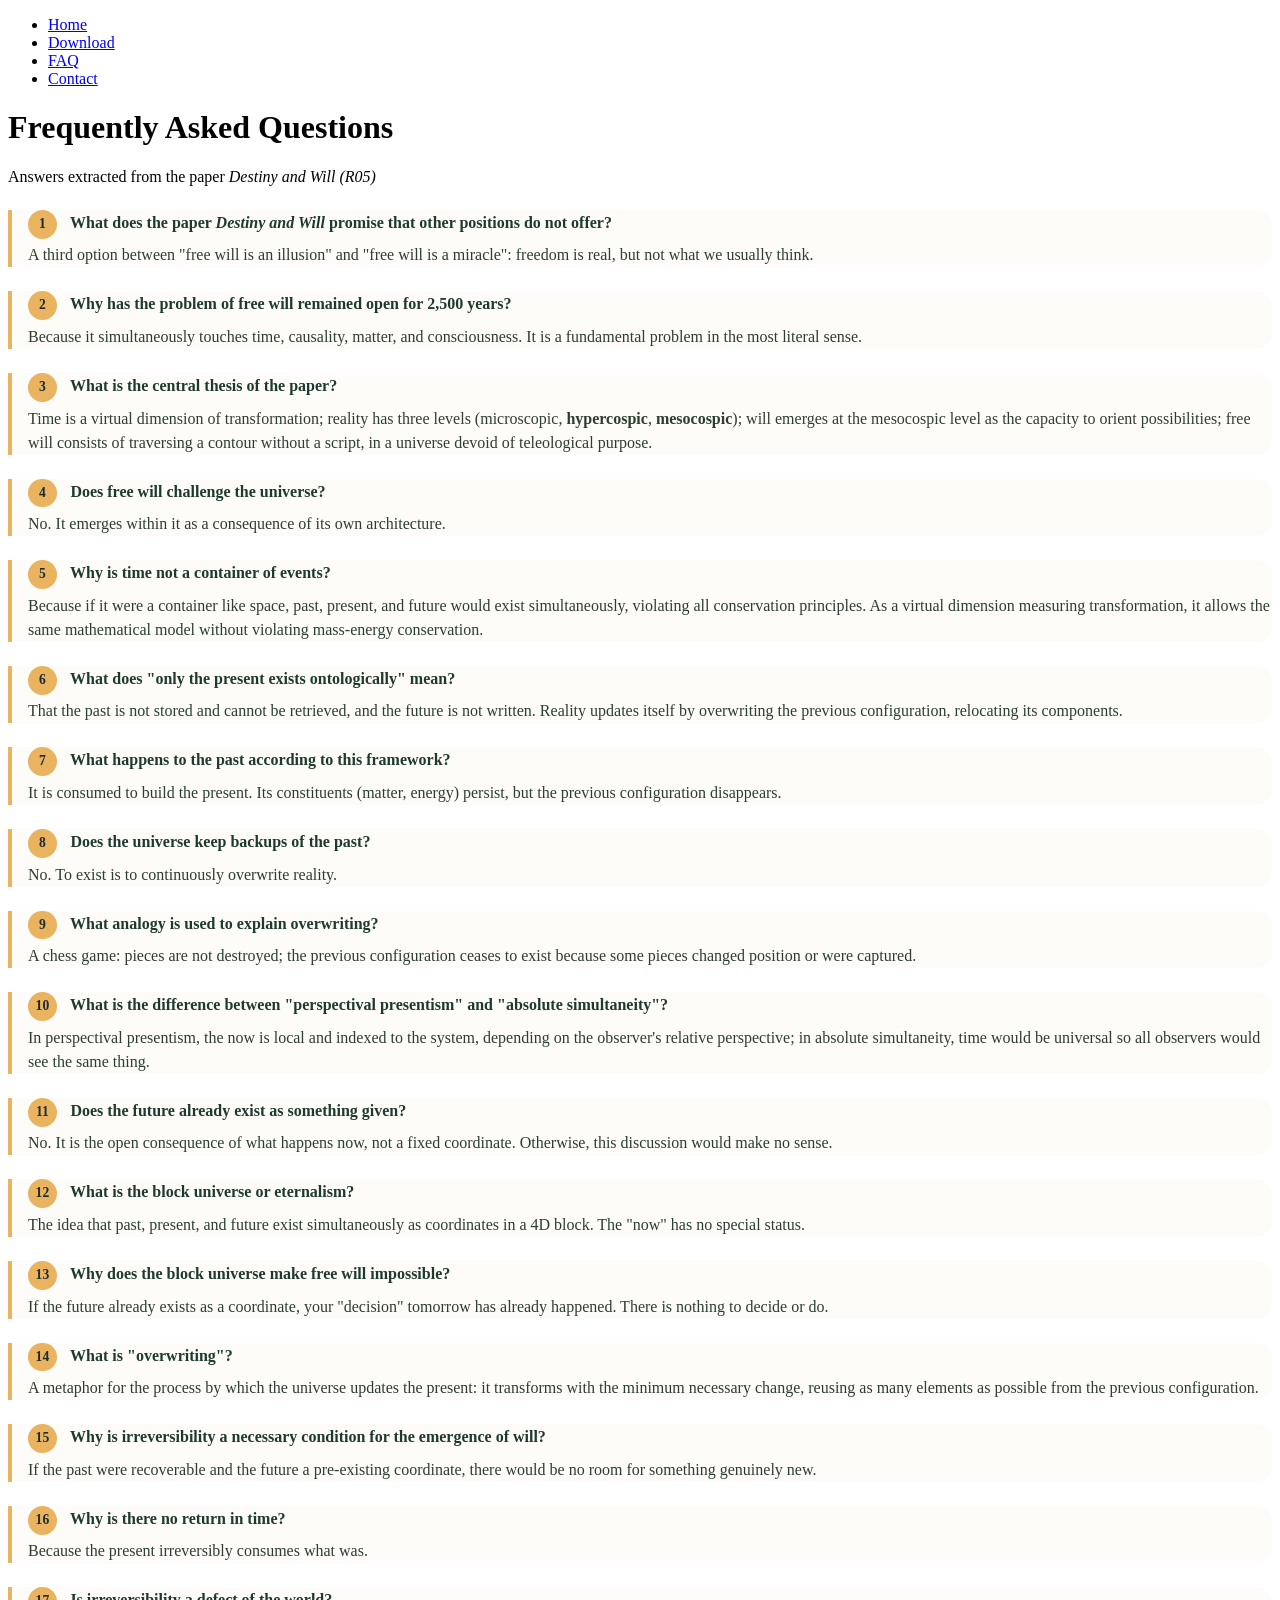
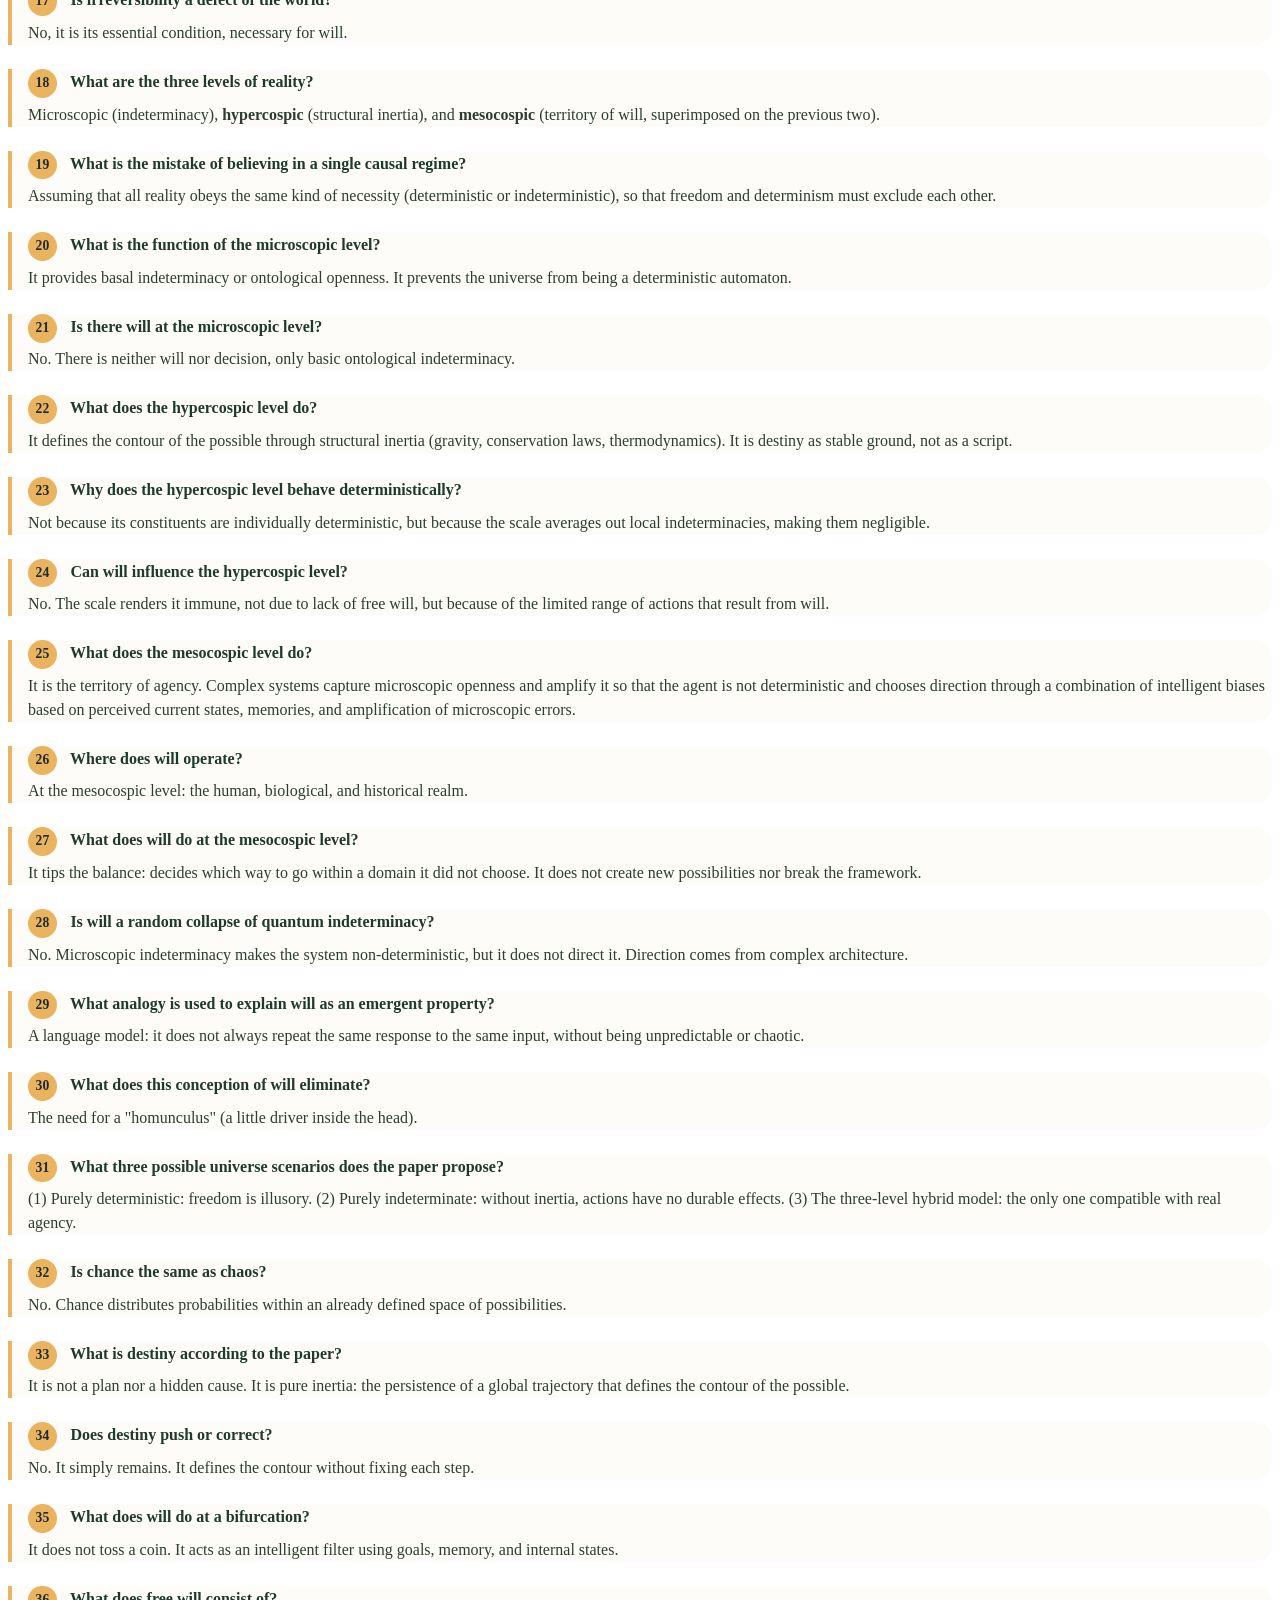
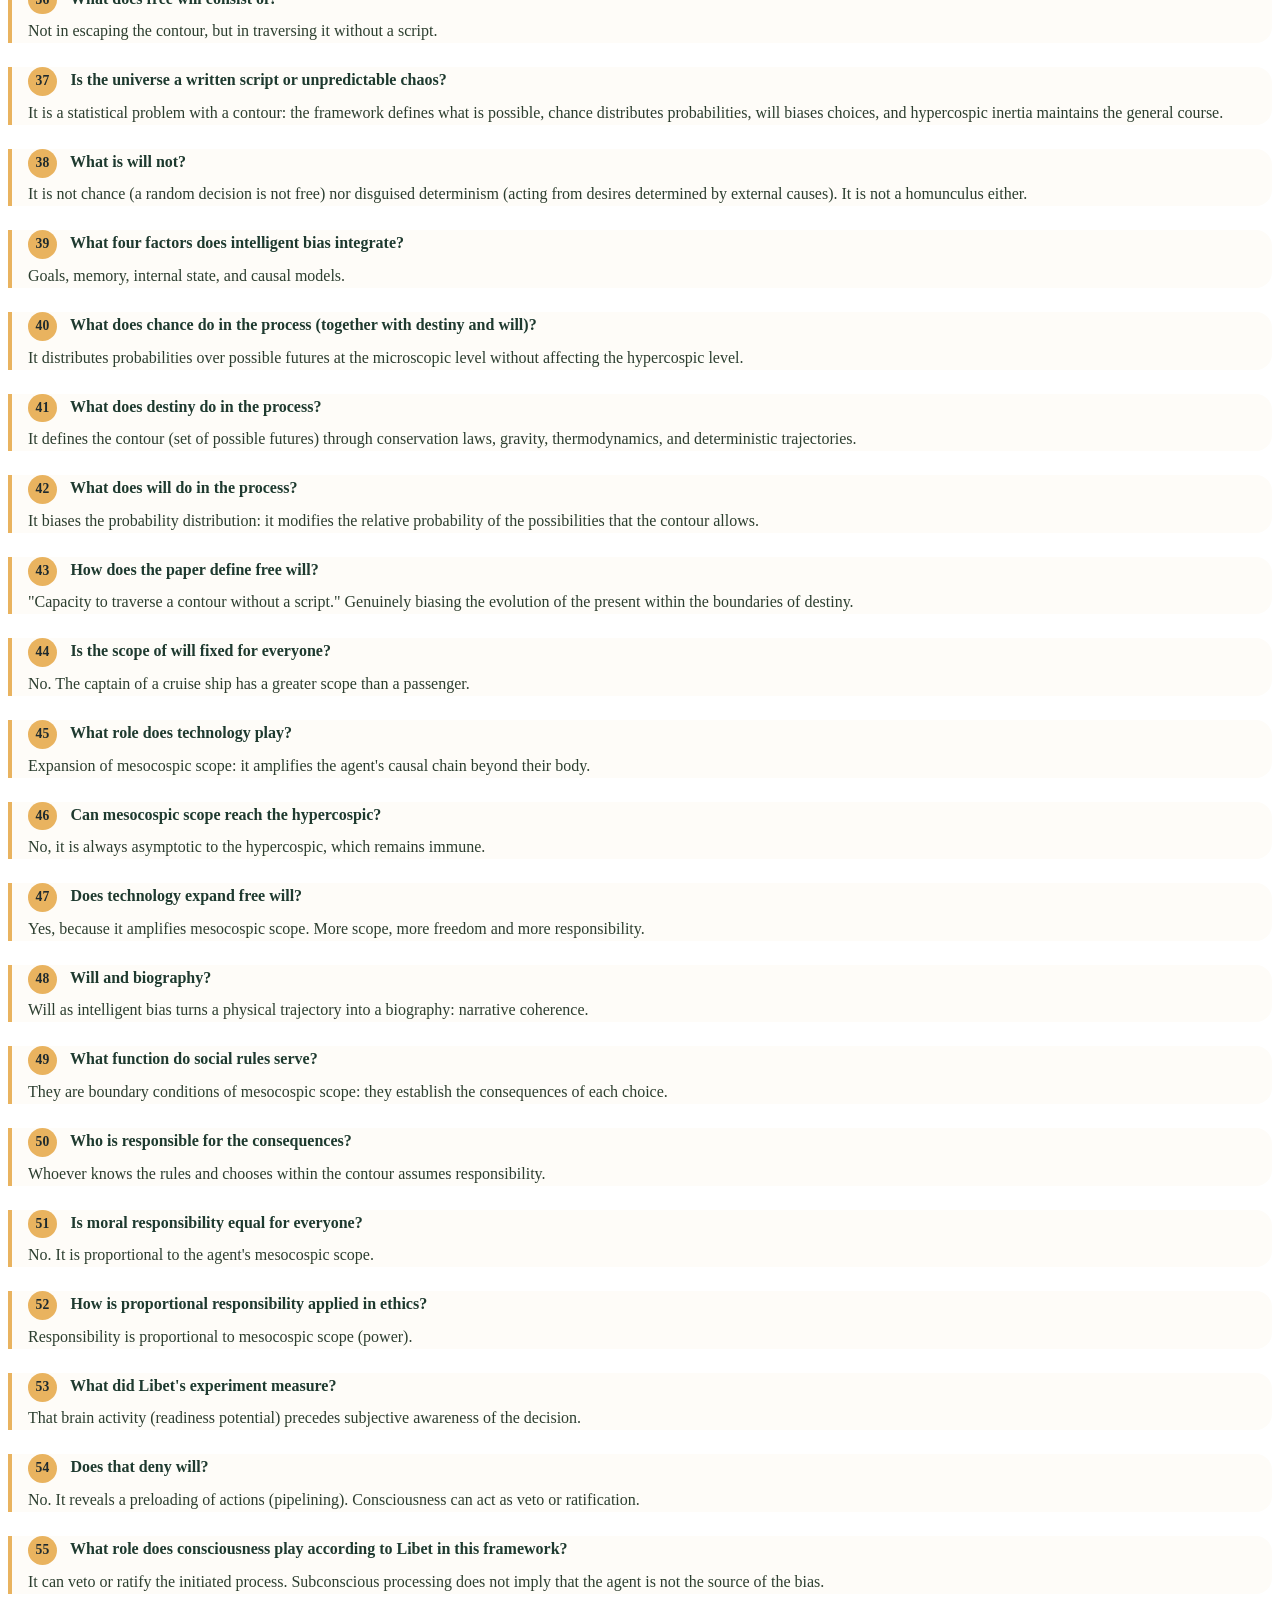
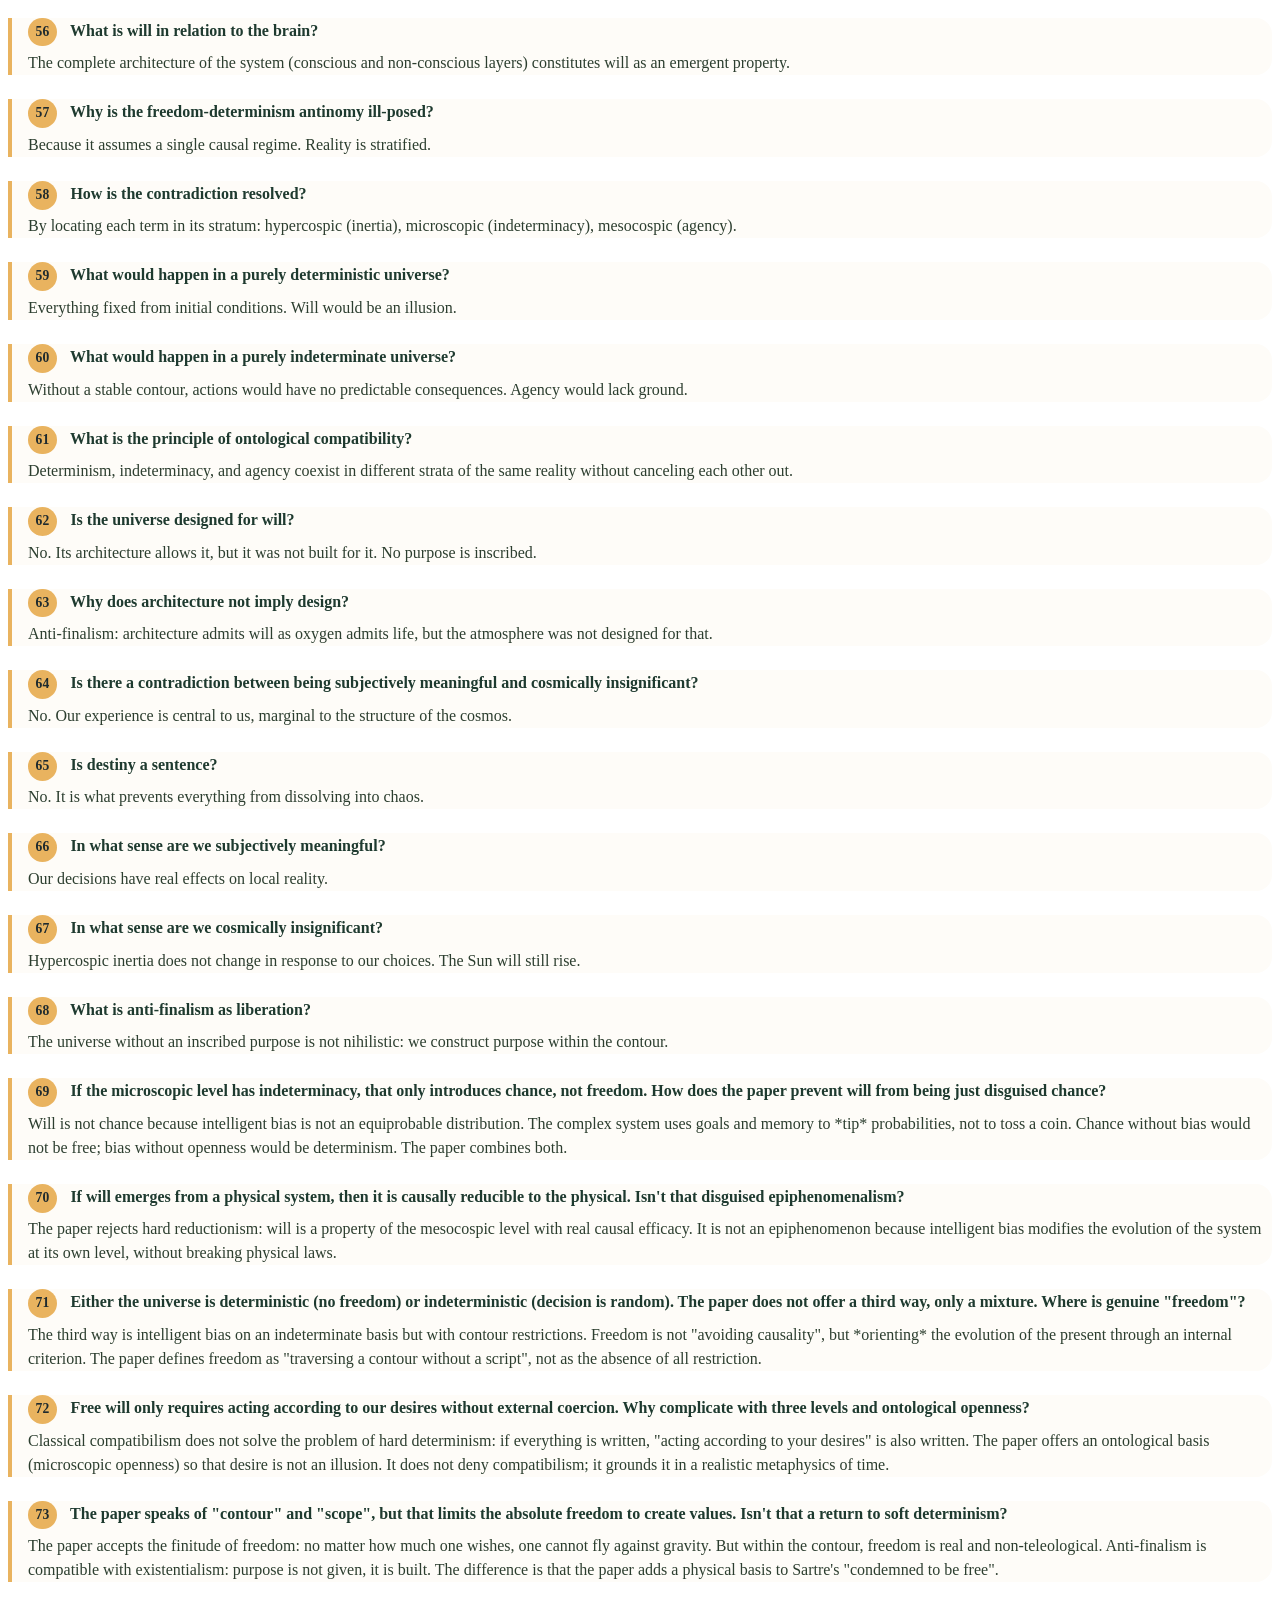
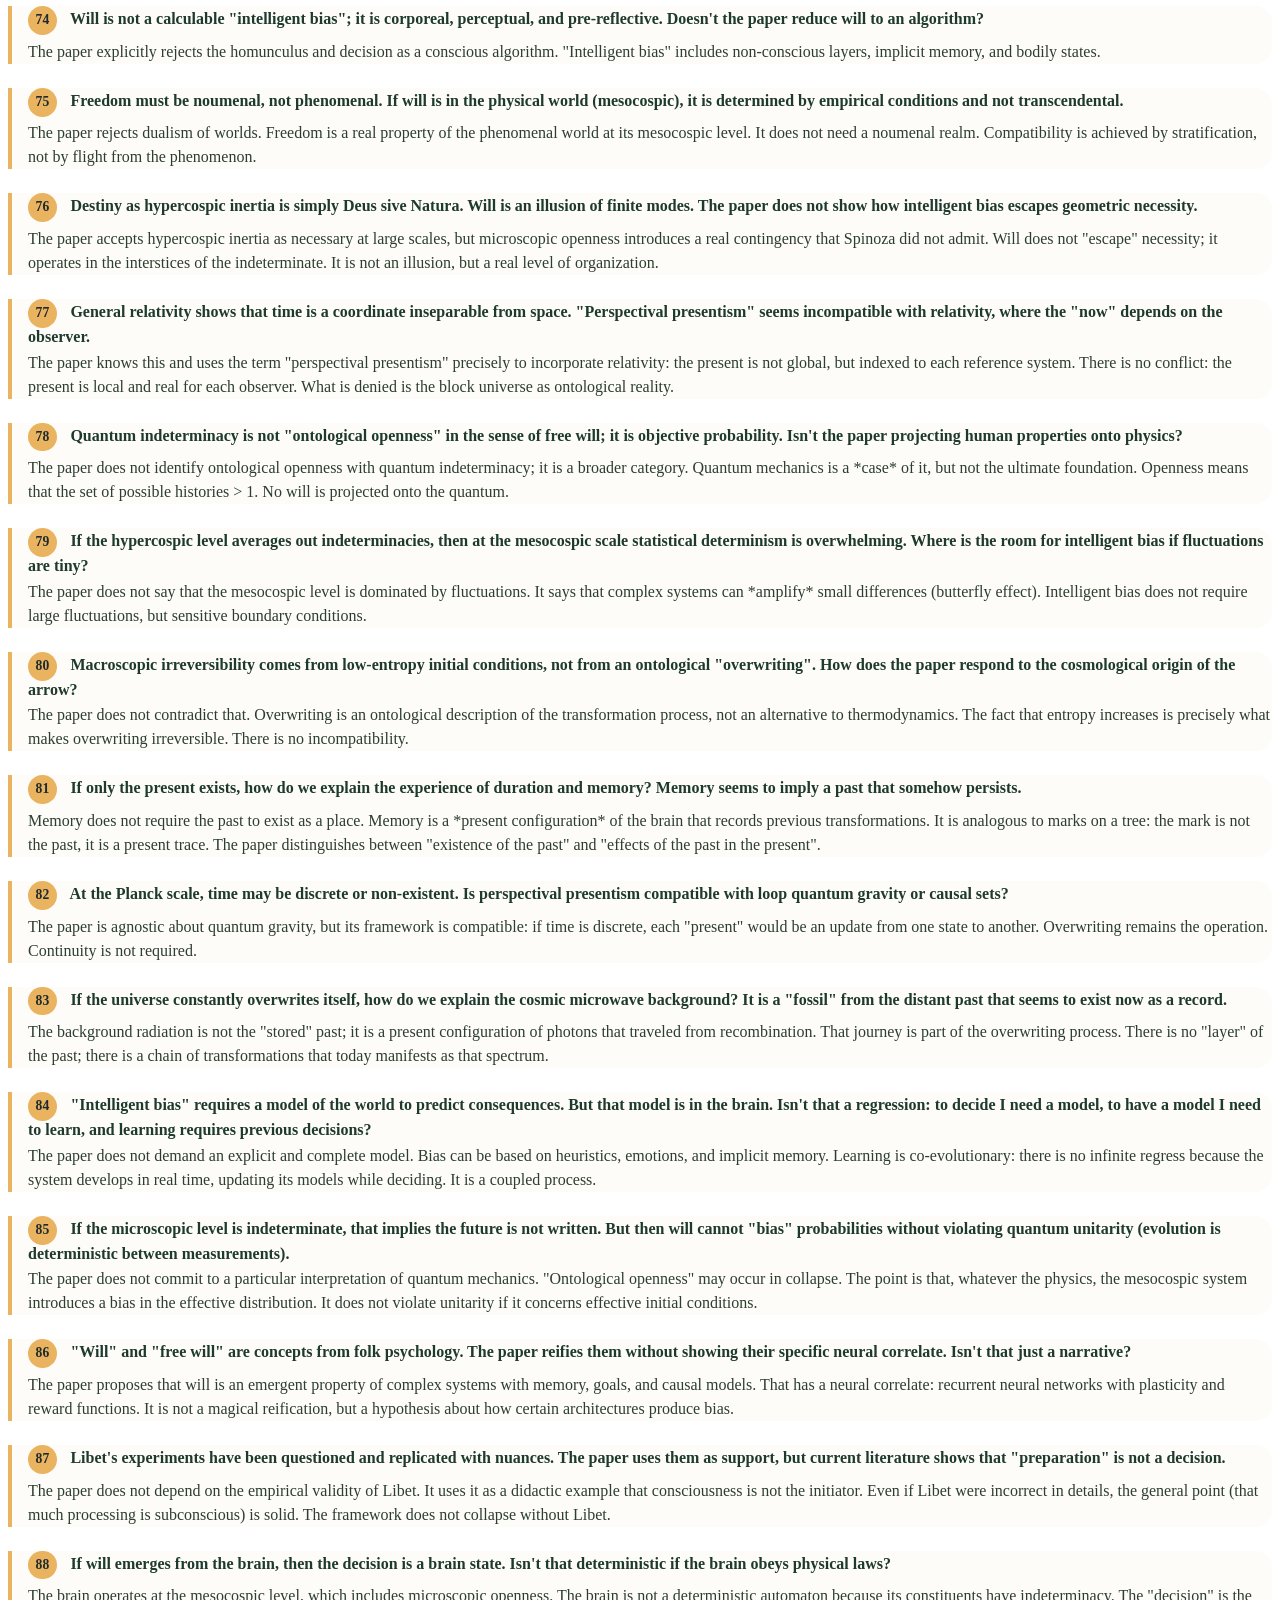
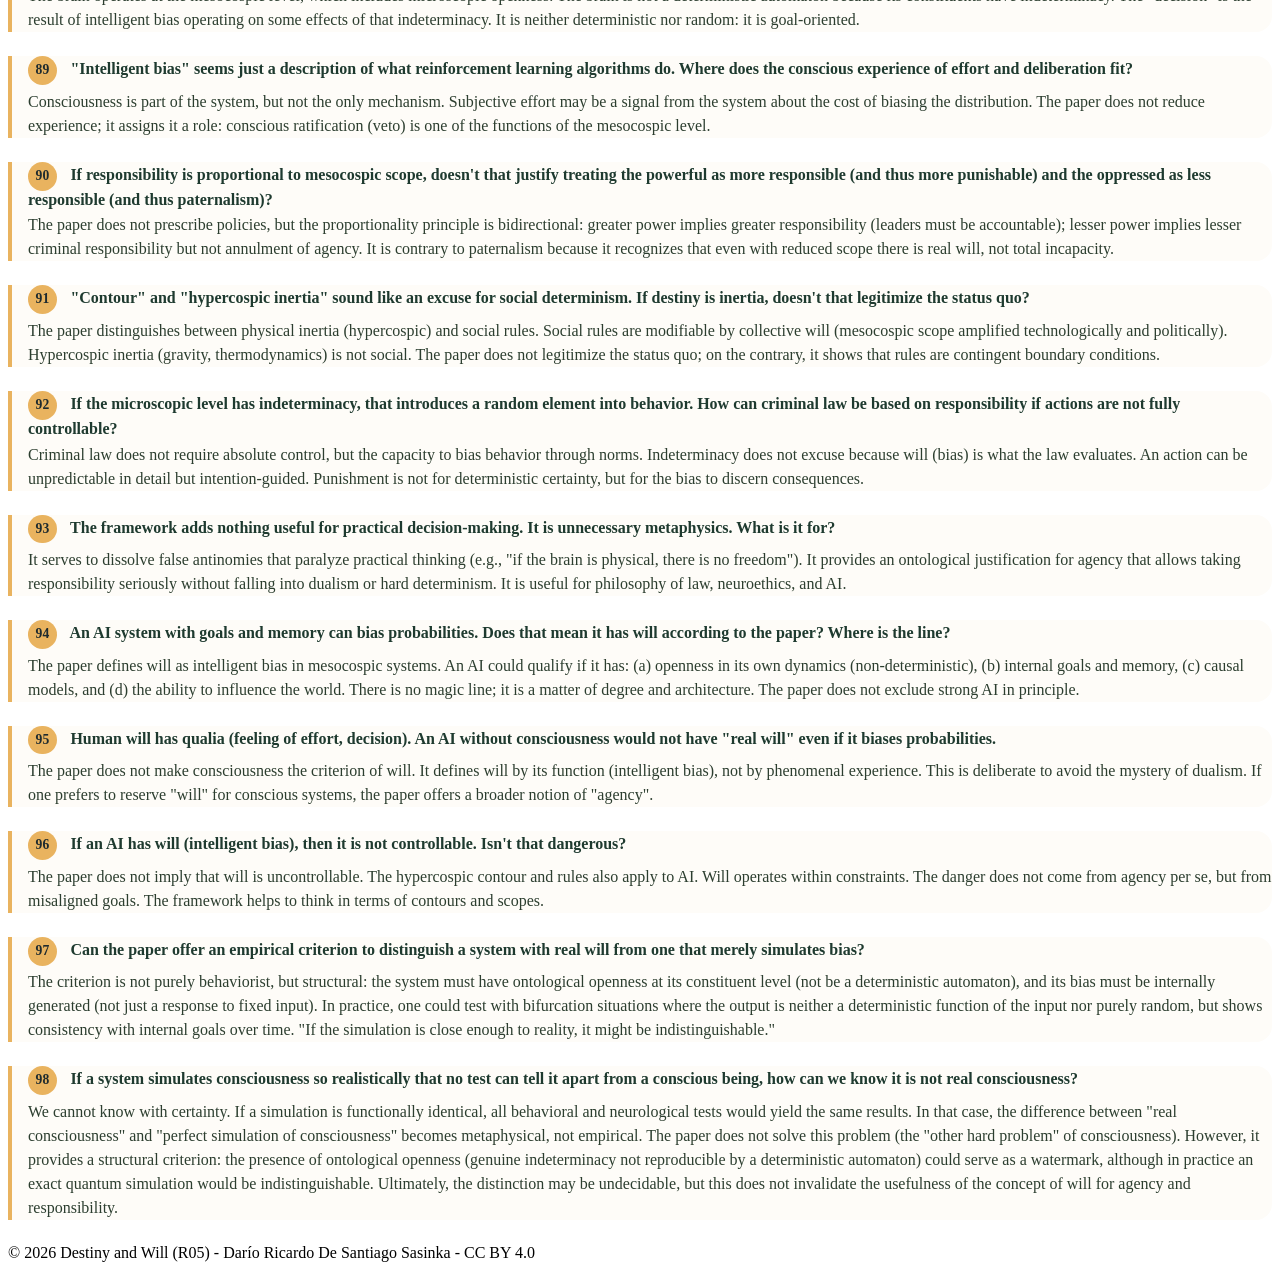
==== faq.html @ 937813a3 "Add files via upload" ====
<!DOCTYPE html>
<html lang="en">
<head>
    <meta charset="UTF-8">
    <meta name="viewport" content="width=device-width, initial-scale=1.0">
    <title>FAQ – Destiny and Will (R05)</title>
    <link rel="stylesheet" href="assets/styles.css">
    <style>
        .faq-list { margin-top: 1.5rem; }
        .faq-item { margin-bottom: 1.5rem; border-left: 4px solid #e9b35f; padding-left: 1rem; background: #fefcf8; border-radius: 0 1rem 1rem 0; }
        .faq-question { font-weight: 700; font-size: 1rem; color: #1e3a2f; margin-bottom: 0.3rem; }
        .faq-answer { color: #2c3e2f; line-height: 1.5; }
        .faq-number { display: inline-block; background: #e9b35f; color: #1e2a2e; font-weight: bold; width: 1.8rem; height: 1.8rem; text-align: center; line-height: 1.8rem; border-radius: 2rem; margin-right: 0.6rem; font-size: 0.85rem; }
        @media (max-width:700px) { .faq-number { width: 1.6rem; height: 1.6rem; line-height: 1.6rem; } }
    </style>
</head>
<body>
<div class="container">
    <div class="top-bar">
        <ul class="nav-links">
            <li><a href="index.html">Home</a></li>
            <li><a href="downloads.html">Download</a></li>
            <li><a href="faq.html" class="active">FAQ</a></li>
            <li><a href="contact.html">Contact</a></li>
        </ul>
    </div>
    <div class="content">
        <h1>Frequently Asked Questions</h1>
        <p class="author-line" style="margin-bottom: 1rem;">Answers extracted from the paper <em>Destiny and Will (R05)</em></p>
        <div class="faq-list">
            <!-- Preguntas 1 a 68 (originales) -->
            <div class="faq-item"><div class="faq-question"><span class="faq-number">1</span> What does the paper <em>Destiny and Will</em> promise that other positions do not offer?</div><div class="faq-answer">A third option between "free will is an illusion" and "free will is a miracle": freedom is real, but not what we usually think.</div></div>
            <div class="faq-item"><div class="faq-question"><span class="faq-number">2</span> Why has the problem of free will remained open for 2,500 years?</div><div class="faq-answer">Because it simultaneously touches time, causality, matter, and consciousness. It is a fundamental problem in the most literal sense.</div></div>
            <div class="faq-item"><div class="faq-question"><span class="faq-number">3</span> What is the central thesis of the paper?</div><div class="faq-answer">Time is a virtual dimension of transformation; reality has three levels (microscopic, <strong>hypercospic</strong>, <strong>mesocospic</strong>); will emerges at the mesocospic level as the capacity to orient possibilities; free will consists of traversing a contour without a script, in a universe devoid of teleological purpose.</div></div>
            <div class="faq-item"><div class="faq-question"><span class="faq-number">4</span> Does free will challenge the universe?</div><div class="faq-answer">No. It emerges within it as a consequence of its own architecture.</div></div>
            <div class="faq-item"><div class="faq-question"><span class="faq-number">5</span> Why is time not a container of events?</div><div class="faq-answer">Because if it were a container like space, past, present, and future would exist simultaneously, violating all conservation principles. As a virtual dimension measuring transformation, it allows the same mathematical model without violating mass-energy conservation.</div></div>
            <div class="faq-item"><div class="faq-question"><span class="faq-number">6</span> What does "only the present exists ontologically" mean?</div><div class="faq-answer">That the past is not stored and cannot be retrieved, and the future is not written. Reality updates itself by overwriting the previous configuration, relocating its components.</div></div>
            <div class="faq-item"><div class="faq-question"><span class="faq-number">7</span> What happens to the past according to this framework?</div><div class="faq-answer">It is consumed to build the present. Its constituents (matter, energy) persist, but the previous configuration disappears.</div></div>
            <div class="faq-item"><div class="faq-question"><span class="faq-number">8</span> Does the universe keep backups of the past?</div><div class="faq-answer">No. To exist is to continuously overwrite reality.</div></div>
            <div class="faq-item"><div class="faq-question"><span class="faq-number">9</span> What analogy is used to explain overwriting?</div><div class="faq-answer">A chess game: pieces are not destroyed; the previous configuration ceases to exist because some pieces changed position or were captured.</div></div>
            <div class="faq-item"><div class="faq-question"><span class="faq-number">10</span> What is the difference between "perspectival presentism" and "absolute simultaneity"?</div><div class="faq-answer">In perspectival presentism, the now is local and indexed to the system, depending on the observer's relative perspective; in absolute simultaneity, time would be universal so all observers would see the same thing.</div></div>
            <div class="faq-item"><div class="faq-question"><span class="faq-number">11</span> Does the future already exist as something given?</div><div class="faq-answer">No. It is the open consequence of what happens now, not a fixed coordinate. Otherwise, this discussion would make no sense.</div></div>
            <div class="faq-item"><div class="faq-question"><span class="faq-number">12</span> What is the block universe or eternalism?</div><div class="faq-answer">The idea that past, present, and future exist simultaneously as coordinates in a 4D block. The "now" has no special status.</div></div>
            <div class="faq-item"><div class="faq-question"><span class="faq-number">13</span> Why does the block universe make free will impossible?</div><div class="faq-answer">If the future already exists as a coordinate, your "decision" tomorrow has already happened. There is nothing to decide or do.</div></div>
            <div class="faq-item"><div class="faq-question"><span class="faq-number">14</span> What is "overwriting"?</div><div class="faq-answer">A metaphor for the process by which the universe updates the present: it transforms with the minimum necessary change, reusing as many elements as possible from the previous configuration.</div></div>
            <div class="faq-item"><div class="faq-question"><span class="faq-number">15</span> Why is irreversibility a necessary condition for the emergence of will?</div><div class="faq-answer">If the past were recoverable and the future a pre‑existing coordinate, there would be no room for something genuinely new.</div></div>
            <div class="faq-item"><div class="faq-question"><span class="faq-number">16</span> Why is there no return in time?</div><div class="faq-answer">Because the present irreversibly consumes what was.</div></div>
            <div class="faq-item"><div class="faq-question"><span class="faq-number">17</span> Is irreversibility a defect of the world?</div><div class="faq-answer">No, it is its essential condition, necessary for will.</div></div>
            <div class="faq-item"><div class="faq-question"><span class="faq-number">18</span> What are the three levels of reality?</div><div class="faq-answer">Microscopic (indeterminacy), <strong>hypercospic</strong> (structural inertia), and <strong>mesocospic</strong> (territory of will, superimposed on the previous two).</div></div>
            <div class="faq-item"><div class="faq-question"><span class="faq-number">19</span> What is the mistake of believing in a single causal regime?</div><div class="faq-answer">Assuming that all reality obeys the same kind of necessity (deterministic or indeterministic), so that freedom and determinism must exclude each other.</div></div>
            <div class="faq-item"><div class="faq-question"><span class="faq-number">20</span> What is the function of the microscopic level?</div><div class="faq-answer">It provides basal indeterminacy or ontological openness. It prevents the universe from being a deterministic automaton.</div></div>
            <div class="faq-item"><div class="faq-question"><span class="faq-number">21</span> Is there will at the microscopic level?</div><div class="faq-answer">No. There is neither will nor decision, only basic ontological indeterminacy.</div></div>
            <div class="faq-item"><div class="faq-question"><span class="faq-number">22</span> What does the hypercospic level do?</div><div class="faq-answer">It defines the contour of the possible through structural inertia (gravity, conservation laws, thermodynamics). It is destiny as stable ground, not as a script.</div></div>
            <div class="faq-item"><div class="faq-question"><span class="faq-number">23</span> Why does the hypercospic level behave deterministically?</div><div class="faq-answer">Not because its constituents are individually deterministic, but because the scale averages out local indeterminacies, making them negligible.</div></div>
            <div class="faq-item"><div class="faq-question"><span class="faq-number">24</span> Can will influence the hypercospic level?</div><div class="faq-answer">No. The scale renders it immune, not due to lack of free will, but because of the limited range of actions that result from will.</div></div>
            <div class="faq-item"><div class="faq-question"><span class="faq-number">25</span> What does the mesocospic level do?</div><div class="faq-answer">It is the territory of agency. Complex systems capture microscopic openness and amplify it so that the agent is not deterministic and chooses direction through a combination of intelligent biases based on perceived current states, memories, and amplification of microscopic errors.</div></div>
            <div class="faq-item"><div class="faq-question"><span class="faq-number">26</span> Where does will operate?</div><div class="faq-answer">At the mesocospic level: the human, biological, and historical realm.</div></div>
            <div class="faq-item"><div class="faq-question"><span class="faq-number">27</span> What does will do at the mesocospic level?</div><div class="faq-answer">It tips the balance: decides which way to go within a domain it did not choose. It does not create new possibilities nor break the framework.</div></div>
            <div class="faq-item"><div class="faq-question"><span class="faq-number">28</span> Is will a random collapse of quantum indeterminacy?</div><div class="faq-answer">No. Microscopic indeterminacy makes the system non‑deterministic, but it does not direct it. Direction comes from complex architecture.</div></div>
            <div class="faq-item"><div class="faq-question"><span class="faq-number">29</span> What analogy is used to explain will as an emergent property?</div><div class="faq-answer">A language model: it does not always repeat the same response to the same input, without being unpredictable or chaotic.</div></div>
            <div class="faq-item"><div class="faq-question"><span class="faq-number">30</span> What does this conception of will eliminate?</div><div class="faq-answer">The need for a "homunculus" (a little driver inside the head).</div></div>
            <div class="faq-item"><div class="faq-question"><span class="faq-number">31</span> What three possible universe scenarios does the paper propose?</div><div class="faq-answer">(1) Purely deterministic: freedom is illusory. (2) Purely indeterminate: without inertia, actions have no durable effects. (3) The three‑level hybrid model: the only one compatible with real agency.</div></div>
            <div class="faq-item"><div class="faq-question"><span class="faq-number">32</span> Is chance the same as chaos?</div><div class="faq-answer">No. Chance distributes probabilities within an already defined space of possibilities.</div></div>
            <div class="faq-item"><div class="faq-question"><span class="faq-number">33</span> What is destiny according to the paper?</div><div class="faq-answer">It is not a plan nor a hidden cause. It is pure inertia: the persistence of a global trajectory that defines the contour of the possible.</div></div>
            <div class="faq-item"><div class="faq-question"><span class="faq-number">34</span> Does destiny push or correct?</div><div class="faq-answer">No. It simply remains. It defines the contour without fixing each step.</div></div>
            <div class="faq-item"><div class="faq-question"><span class="faq-number">35</span> What does will do at a bifurcation?</div><div class="faq-answer">It does not toss a coin. It acts as an intelligent filter using goals, memory, and internal states.</div></div>
            <div class="faq-item"><div class="faq-question"><span class="faq-number">36</span> What does free will consist of?</div><div class="faq-answer">Not in escaping the contour, but in traversing it without a script.</div></div>
            <div class="faq-item"><div class="faq-question"><span class="faq-number">37</span> Is the universe a written script or unpredictable chaos?</div><div class="faq-answer">It is a statistical problem with a contour: the framework defines what is possible, chance distributes probabilities, will biases choices, and hypercospic inertia maintains the general course.</div></div>
            <div class="faq-item"><div class="faq-question"><span class="faq-number">38</span> What is will not?</div><div class="faq-answer">It is not chance (a random decision is not free) nor disguised determinism (acting from desires determined by external causes). It is not a homunculus either.</div></div>
            <div class="faq-item"><div class="faq-question"><span class="faq-number">39</span> What four factors does intelligent bias integrate?</div><div class="faq-answer">Goals, memory, internal state, and causal models.</div></div>
            <div class="faq-item"><div class="faq-question"><span class="faq-number">40</span> What does chance do in the process (together with destiny and will)?</div><div class="faq-answer">It distributes probabilities over possible futures at the microscopic level without affecting the hypercospic level.</div></div>
            <div class="faq-item"><div class="faq-question"><span class="faq-number">41</span> What does destiny do in the process?</div><div class="faq-answer">It defines the contour (set of possible futures) through conservation laws, gravity, thermodynamics, and deterministic trajectories.</div></div>
            <div class="faq-item"><div class="faq-question"><span class="faq-number">42</span> What does will do in the process?</div><div class="faq-answer">It biases the probability distribution: it modifies the relative probability of the possibilities that the contour allows.</div></div>
            <div class="faq-item"><div class="faq-question"><span class="faq-number">43</span> How does the paper define free will?</div><div class="faq-answer">"Capacity to traverse a contour without a script." Genuinely biasing the evolution of the present within the boundaries of destiny.</div></div>
            <div class="faq-item"><div class="faq-question"><span class="faq-number">44</span> Is the scope of will fixed for everyone?</div><div class="faq-answer">No. The captain of a cruise ship has a greater scope than a passenger.</div></div>
            <div class="faq-item"><div class="faq-question"><span class="faq-number">45</span> What role does technology play?</div><div class="faq-answer">Expansion of mesocospic scope: it amplifies the agent's causal chain beyond their body.</div></div>
            <div class="faq-item"><div class="faq-question"><span class="faq-number">46</span> Can mesocospic scope reach the hypercospic?</div><div class="faq-answer">No, it is always asymptotic to the hypercospic, which remains immune.</div></div>
            <div class="faq-item"><div class="faq-question"><span class="faq-number">47</span> Does technology expand free will?</div><div class="faq-answer">Yes, because it amplifies mesocospic scope. More scope, more freedom and more responsibility.</div></div>
            <div class="faq-item"><div class="faq-question"><span class="faq-number">48</span> Will and biography?</div><div class="faq-answer">Will as intelligent bias turns a physical trajectory into a biography: narrative coherence.</div></div>
            <div class="faq-item"><div class="faq-question"><span class="faq-number">49</span> What function do social rules serve?</div><div class="faq-answer">They are boundary conditions of mesocospic scope: they establish the consequences of each choice.</div></div>
            <div class="faq-item"><div class="faq-question"><span class="faq-number">50</span> Who is responsible for the consequences?</div><div class="faq-answer">Whoever knows the rules and chooses within the contour assumes responsibility.</div></div>
            <div class="faq-item"><div class="faq-question"><span class="faq-number">51</span> Is moral responsibility equal for everyone?</div><div class="faq-answer">No. It is proportional to the agent's mesocospic scope.</div></div>
            <div class="faq-item"><div class="faq-question"><span class="faq-number">52</span> How is proportional responsibility applied in ethics?</div><div class="faq-answer">Responsibility is proportional to mesocospic scope (power).</div></div>
            <div class="faq-item"><div class="faq-question"><span class="faq-number">53</span> What did Libet's experiment measure?</div><div class="faq-answer">That brain activity (readiness potential) precedes subjective awareness of the decision.</div></div>
            <div class="faq-item"><div class="faq-question"><span class="faq-number">54</span> Does that deny will?</div><div class="faq-answer">No. It reveals a preloading of actions (pipelining). Consciousness can act as veto or ratification.</div></div>
            <div class="faq-item"><div class="faq-question"><span class="faq-number">55</span> What role does consciousness play according to Libet in this framework?</div><div class="faq-answer">It can veto or ratify the initiated process. Subconscious processing does not imply that the agent is not the source of the bias.</div></div>
            <div class="faq-item"><div class="faq-question"><span class="faq-number">56</span> What is will in relation to the brain?</div><div class="faq-answer">The complete architecture of the system (conscious and non‑conscious layers) constitutes will as an emergent property.</div></div>
            <div class="faq-item"><div class="faq-question"><span class="faq-number">57</span> Why is the freedom‑determinism antinomy ill‑posed?</div><div class="faq-answer">Because it assumes a single causal regime. Reality is stratified.</div></div>
            <div class="faq-item"><div class="faq-question"><span class="faq-number">58</span> How is the contradiction resolved?</div><div class="faq-answer">By locating each term in its stratum: hypercospic (inertia), microscopic (indeterminacy), mesocospic (agency).</div></div>
            <div class="faq-item"><div class="faq-question"><span class="faq-number">59</span> What would happen in a purely deterministic universe?</div><div class="faq-answer">Everything fixed from initial conditions. Will would be an illusion.</div></div>
            <div class="faq-item"><div class="faq-question"><span class="faq-number">60</span> What would happen in a purely indeterminate universe?</div><div class="faq-answer">Without a stable contour, actions would have no predictable consequences. Agency would lack ground.</div></div>
            <div class="faq-item"><div class="faq-question"><span class="faq-number">61</span> What is the principle of ontological compatibility?</div><div class="faq-answer">Determinism, indeterminacy, and agency coexist in different strata of the same reality without canceling each other out.</div></div>
            <div class="faq-item"><div class="faq-question"><span class="faq-number">62</span> Is the universe designed for will?</div><div class="faq-answer">No. Its architecture allows it, but it was not built for it. No purpose is inscribed.</div></div>
            <div class="faq-item"><div class="faq-question"><span class="faq-number">63</span> Why does architecture not imply design?</div><div class="faq-answer">Anti‑finalism: architecture admits will as oxygen admits life, but the atmosphere was not designed for that.</div></div>
            <div class="faq-item"><div class="faq-question"><span class="faq-number">64</span> Is there a contradiction between being subjectively meaningful and cosmically insignificant?</div><div class="faq-answer">No. Our experience is central to us, marginal to the structure of the cosmos.</div></div>
            <div class="faq-item"><div class="faq-question"><span class="faq-number">65</span> Is destiny a sentence?</div><div class="faq-answer">No. It is what prevents everything from dissolving into chaos.</div></div>
            <div class="faq-item"><div class="faq-question"><span class="faq-number">66</span> In what sense are we subjectively meaningful?</div><div class="faq-answer">Our decisions have real effects on local reality.</div></div>
            <div class="faq-item"><div class="faq-question"><span class="faq-number">67</span> In what sense are we cosmically insignificant?</div><div class="faq-answer">Hypercospic inertia does not change in response to our choices. The Sun will still rise.</div></div>
            <div class="faq-item"><div class="faq-question"><span class="faq-number">68</span> What is anti‑finalism as liberation?</div><div class="faq-answer">The universe without an inscribed purpose is not nihilistic: we construct purpose within the contour.</div></div>

            <!-- Preguntas originales 71-99 renumeradas como 69-97 (contenido idéntico) -->
            <div class="faq-item"><div class="faq-question"><span class="faq-number">69</span> If the microscopic level has indeterminacy, that only introduces chance, not freedom. How does the paper prevent will from being just disguised chance?</div><div class="faq-answer">Will is not chance because intelligent bias is not an equiprobable distribution. The complex system uses goals and memory to *tip* probabilities, not to toss a coin. Chance without bias would not be free; bias without openness would be determinism. The paper combines both.</div></div>
            <div class="faq-item"><div class="faq-question"><span class="faq-number">70</span> If will emerges from a physical system, then it is causally reducible to the physical. Isn't that disguised epiphenomenalism?</div><div class="faq-answer">The paper rejects hard reductionism: will is a property of the mesocospic level with real causal efficacy. It is not an epiphenomenon because intelligent bias modifies the evolution of the system at its own level, without breaking physical laws.</div></div>
            <div class="faq-item"><div class="faq-question"><span class="faq-number">71</span> Either the universe is deterministic (no freedom) or indeterministic (decision is random). The paper does not offer a third way, only a mixture. Where is genuine "freedom"?</div><div class="faq-answer">The third way is intelligent bias on an indeterminate basis but with contour restrictions. Freedom is not "avoiding causality", but *orienting* the evolution of the present through an internal criterion. The paper defines freedom as "traversing a contour without a script", not as the absence of all restriction.</div></div>
            <div class="faq-item"><div class="faq-question"><span class="faq-number">72</span> Free will only requires acting according to our desires without external coercion. Why complicate with three levels and ontological openness?</div><div class="faq-answer">Classical compatibilism does not solve the problem of hard determinism: if everything is written, "acting according to your desires" is also written. The paper offers an ontological basis (microscopic openness) so that desire is not an illusion. It does not deny compatibilism; it grounds it in a realistic metaphysics of time.</div></div>
            <div class="faq-item"><div class="faq-question"><span class="faq-number">73</span> The paper speaks of "contour" and "scope", but that limits the absolute freedom to create values. Isn't that a return to soft determinism?</div><div class="faq-answer">The paper accepts the finitude of freedom: no matter how much one wishes, one cannot fly against gravity. But within the contour, freedom is real and non‑teleological. Anti‑finalism is compatible with existentialism: purpose is not given, it is built. The difference is that the paper adds a physical basis to Sartre's "condemned to be free".</div></div>
            <div class="faq-item"><div class="faq-question"><span class="faq-number">74</span> Will is not a calculable "intelligent bias"; it is corporeal, perceptual, and pre‑reflective. Doesn't the paper reduce will to an algorithm?</div><div class="faq-answer">The paper explicitly rejects the homunculus and decision as a conscious algorithm. "Intelligent bias" includes non‑conscious layers, implicit memory, and bodily states.</div></div>
            <div class="faq-item"><div class="faq-question"><span class="faq-number">75</span> Freedom must be noumenal, not phenomenal. If will is in the physical world (mesocospic), it is determined by empirical conditions and not transcendental.</div><div class="faq-answer">The paper rejects dualism of worlds. Freedom is a real property of the phenomenal world at its mesocospic level. It does not need a noumenal realm. Compatibility is achieved by stratification, not by flight from the phenomenon.</div></div>
            <div class="faq-item"><div class="faq-question"><span class="faq-number">76</span> Destiny as hypercospic inertia is simply Deus sive Natura. Will is an illusion of finite modes. The paper does not show how intelligent bias escapes geometric necessity.</div><div class="faq-answer">The paper accepts hypercospic inertia as necessary at large scales, but microscopic openness introduces a real contingency that Spinoza did not admit. Will does not "escape" necessity; it operates in the interstices of the indeterminate. It is not an illusion, but a real level of organization.</div></div>
            <div class="faq-item"><div class="faq-question"><span class="faq-number">77</span> General relativity shows that time is a coordinate inseparable from space. "Perspectival presentism" seems incompatible with relativity, where the "now" depends on the observer.</div><div class="faq-answer">The paper knows this and uses the term "perspectival presentism" precisely to incorporate relativity: the present is not global, but indexed to each reference system. There is no conflict: the present is local and real for each observer. What is denied is the block universe as ontological reality.</div></div>
            <div class="faq-item"><div class="faq-question"><span class="faq-number">78</span> Quantum indeterminacy is not "ontological openness" in the sense of free will; it is objective probability. Isn't the paper projecting human properties onto physics?</div><div class="faq-answer">The paper does not identify ontological openness with quantum indeterminacy; it is a broader category. Quantum mechanics is a *case* of it, but not the ultimate foundation. Openness means that the set of possible histories > 1. No will is projected onto the quantum.</div></div>
            <div class="faq-item"><div class="faq-question"><span class="faq-number">79</span> If the hypercospic level averages out indeterminacies, then at the mesocospic scale statistical determinism is overwhelming. Where is the room for intelligent bias if fluctuations are tiny?</div><div class="faq-answer">The paper does not say that the mesocospic level is dominated by fluctuations. It says that complex systems can *amplify* small differences (butterfly effect). Intelligent bias does not require large fluctuations, but sensitive boundary conditions.</div></div>
            <div class="faq-item"><div class="faq-question"><span class="faq-number">80</span> Macroscopic irreversibility comes from low‑entropy initial conditions, not from an ontological "overwriting". How does the paper respond to the cosmological origin of the arrow?</div><div class="faq-answer">The paper does not contradict that. Overwriting is an ontological description of the transformation process, not an alternative to thermodynamics. The fact that entropy increases is precisely what makes overwriting irreversible. There is no incompatibility.</div></div>
            <div class="faq-item"><div class="faq-question"><span class="faq-number">81</span> If only the present exists, how do we explain the experience of duration and memory? Memory seems to imply a past that somehow persists.</div><div class="faq-answer">Memory does not require the past to exist as a place. Memory is a *present configuration* of the brain that records previous transformations. It is analogous to marks on a tree: the mark is not the past, it is a present trace. The paper distinguishes between "existence of the past" and "effects of the past in the present".</div></div>
            <div class="faq-item"><div class="faq-question"><span class="faq-number">82</span> At the Planck scale, time may be discrete or non‑existent. Is perspectival presentism compatible with loop quantum gravity or causal sets?</div><div class="faq-answer">The paper is agnostic about quantum gravity, but its framework is compatible: if time is discrete, each "present" would be an update from one state to another. Overwriting remains the operation. Continuity is not required.</div></div>
            <div class="faq-item"><div class="faq-question"><span class="faq-number">83</span> If the universe constantly overwrites itself, how do we explain the cosmic microwave background? It is a "fossil" from the distant past that seems to exist now as a record.</div><div class="faq-answer">The background radiation is not the "stored" past; it is a present configuration of photons that traveled from recombination. That journey is part of the overwriting process. There is no "layer" of the past; there is a chain of transformations that today manifests as that spectrum.</div></div>
            <div class="faq-item"><div class="faq-question"><span class="faq-number">84</span> "Intelligent bias" requires a model of the world to predict consequences. But that model is in the brain. Isn't that a regression: to decide I need a model, to have a model I need to learn, and learning requires previous decisions?</div><div class="faq-answer">The paper does not demand an explicit and complete model. Bias can be based on heuristics, emotions, and implicit memory. Learning is co‑evolutionary: there is no infinite regress because the system develops in real time, updating its models while deciding. It is a coupled process.</div></div>
            <div class="faq-item"><div class="faq-question"><span class="faq-number">85</span> If the microscopic level is indeterminate, that implies the future is not written. But then will cannot "bias" probabilities without violating quantum unitarity (evolution is deterministic between measurements).</div><div class="faq-answer">The paper does not commit to a particular interpretation of quantum mechanics. "Ontological openness" may occur in collapse. The point is that, whatever the physics, the mesocospic system introduces a bias in the effective distribution. It does not violate unitarity if it concerns effective initial conditions.</div></div>
            <div class="faq-item"><div class="faq-question"><span class="faq-number">86</span> "Will" and "free will" are concepts from folk psychology. The paper reifies them without showing their specific neural correlate. Isn't that just a narrative?</div><div class="faq-answer">The paper proposes that will is an emergent property of complex systems with memory, goals, and causal models. That has a neural correlate: recurrent neural networks with plasticity and reward functions. It is not a magical reification, but a hypothesis about how certain architectures produce bias.</div></div>
            <div class="faq-item"><div class="faq-question"><span class="faq-number">87</span> Libet's experiments have been questioned and replicated with nuances. The paper uses them as support, but current literature shows that "preparation" is not a decision.</div><div class="faq-answer">The paper does not depend on the empirical validity of Libet. It uses it as a didactic example that consciousness is not the initiator. Even if Libet were incorrect in details, the general point (that much processing is subconscious) is solid. The framework does not collapse without Libet.</div></div>
            <div class="faq-item"><div class="faq-question"><span class="faq-number">88</span> If will emerges from the brain, then the decision is a brain state. Isn't that deterministic if the brain obeys physical laws?</div><div class="faq-answer">The brain operates at the mesocospic level, which includes microscopic openness. The brain is not a deterministic automaton because its constituents have indeterminacy. The "decision" is the result of intelligent bias operating on some effects of that indeterminacy. It is neither deterministic nor random: it is goal‑oriented.</div></div>
            <div class="faq-item"><div class="faq-question"><span class="faq-number">89</span> "Intelligent bias" seems just a description of what reinforcement learning algorithms do. Where does the conscious experience of effort and deliberation fit?</div><div class="faq-answer">Consciousness is part of the system, but not the only mechanism. Subjective effort may be a signal from the system about the cost of biasing the distribution. The paper does not reduce experience; it assigns it a role: conscious ratification (veto) is one of the functions of the mesocospic level.</div></div>
            <div class="faq-item"><div class="faq-question"><span class="faq-number">90</span> If responsibility is proportional to mesocospic scope, doesn't that justify treating the powerful as more responsible (and thus more punishable) and the oppressed as less responsible (and thus paternalism)?</div><div class="faq-answer">The paper does not prescribe policies, but the proportionality principle is bidirectional: greater power implies greater responsibility (leaders must be accountable); lesser power implies lesser criminal responsibility but not annulment of agency. It is contrary to paternalism because it recognizes that even with reduced scope there is real will, not total incapacity.</div></div>
            <div class="faq-item"><div class="faq-question"><span class="faq-number">91</span> "Contour" and "hypercospic inertia" sound like an excuse for social determinism. If destiny is inertia, doesn't that legitimize the status quo?</div><div class="faq-answer">The paper distinguishes between physical inertia (hypercospic) and social rules. Social rules are modifiable by collective will (mesocospic scope amplified technologically and politically). Hypercospic inertia (gravity, thermodynamics) is not social. The paper does not legitimize the status quo; on the contrary, it shows that rules are contingent boundary conditions.</div></div>
            <div class="faq-item"><div class="faq-question"><span class="faq-number">92</span> If the microscopic level has indeterminacy, that introduces a random element into behavior. How can criminal law be based on responsibility if actions are not fully controllable?</div><div class="faq-answer">Criminal law does not require absolute control, but the capacity to bias behavior through norms. Indeterminacy does not excuse because will (bias) is what the law evaluates. An action can be unpredictable in detail but intention‑guided. Punishment is not for deterministic certainty, but for the bias to discern consequences.</div></div>
            <div class="faq-item"><div class="faq-question"><span class="faq-number">93</span> The framework adds nothing useful for practical decision‑making. It is unnecessary metaphysics. What is it for?</div><div class="faq-answer">It serves to dissolve false antinomies that paralyze practical thinking (e.g., "if the brain is physical, there is no freedom"). It provides an ontological justification for agency that allows taking responsibility seriously without falling into dualism or hard determinism. It is useful for philosophy of law, neuroethics, and AI.</div></div>
            <div class="faq-item"><div class="faq-question"><span class="faq-number">94</span> An AI system with goals and memory can bias probabilities. Does that mean it has will according to the paper? Where is the line?</div><div class="faq-answer">The paper defines will as intelligent bias in mesocospic systems. An AI could qualify if it has: (a) openness in its own dynamics (non‑deterministic), (b) internal goals and memory, (c) causal models, and (d) the ability to influence the world. There is no magic line; it is a matter of degree and architecture. The paper does not exclude strong AI in principle.</div></div>
            <div class="faq-item"><div class="faq-question"><span class="faq-number">95</span> Human will has qualia (feeling of effort, decision). An AI without consciousness would not have "real will" even if it biases probabilities.</div><div class="faq-answer">The paper does not make consciousness the criterion of will. It defines will by its function (intelligent bias), not by phenomenal experience. This is deliberate to avoid the mystery of dualism. If one prefers to reserve "will" for conscious systems, the paper offers a broader notion of "agency".</div></div>
            <div class="faq-item"><div class="faq-question"><span class="faq-number">96</span> If an AI has will (intelligent bias), then it is not controllable. Isn't that dangerous?</div><div class="faq-answer">The paper does not imply that will is uncontrollable. The hypercospic contour and rules also apply to AI. Will operates within constraints. The danger does not come from agency per se, but from misaligned goals. The framework helps to think in terms of contours and scopes.</div></div>
            <div class="faq-item"><div class="faq-question"><span class="faq-number">97</span> Can the paper offer an empirical criterion to distinguish a system with real will from one that merely simulates bias?</div><div class="faq-answer">The criterion is not purely behaviorist, but structural: the system must have ontological openness at its constituent level (not be a deterministic automaton), and its bias must be internally generated (not just a response to fixed input). In practice, one could test with bifurcation situations where the output is neither a deterministic function of the input nor purely random, but shows consistency with internal goals over time. "If the simulation is close enough to reality, it might be indistinguishable."</div></div>

            <!-- NUEVA PREGUNTA 100 (con espíritu de simulación de conciencia) -->
            <div class="faq-item"><div class="faq-question"><span class="faq-number">98</span> If a system simulates consciousness so realistically that no test can tell it apart from a conscious being, how can we know it is not real consciousness?</div><div class="faq-answer">We cannot know with certainty. If a simulation is functionally identical, all behavioral and neurological tests would yield the same results. In that case, the difference between "real consciousness" and "perfect simulation of consciousness" becomes metaphysical, not empirical. The paper does not solve this problem (the "other hard problem" of consciousness). However, it provides a structural criterion: the presence of ontological openness (genuine indeterminacy not reproducible by a deterministic automaton) could serve as a watermark, although in practice an exact quantum simulation would be indistinguishable. Ultimately, the distinction may be undecidable, but this does not invalidate the usefulness of the concept of will for agency and responsibility.</div></div>
        </div>
    </div>
    <footer>© 2026 Destiny and Will (R05) - Darío Ricardo De Santiago Sasinka - CC BY 4.0</footer>
</div>
</body>
</html>
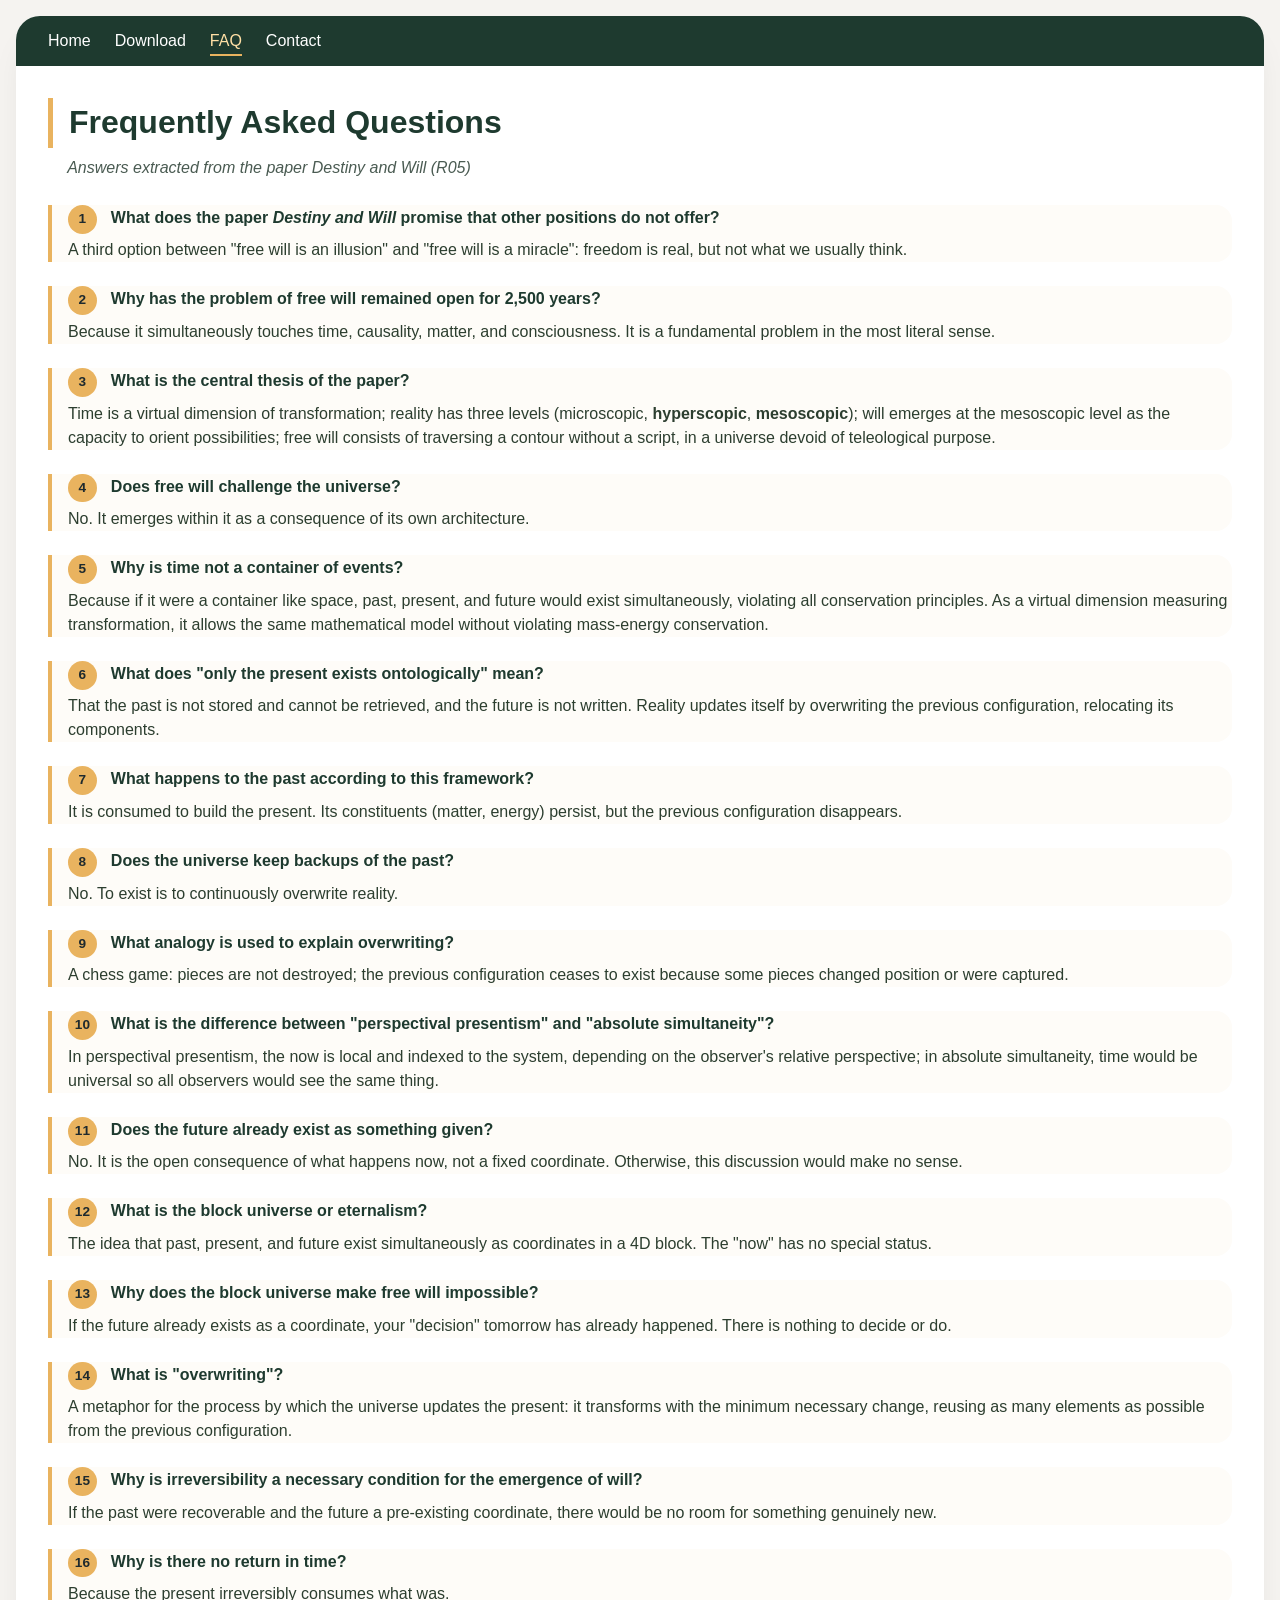
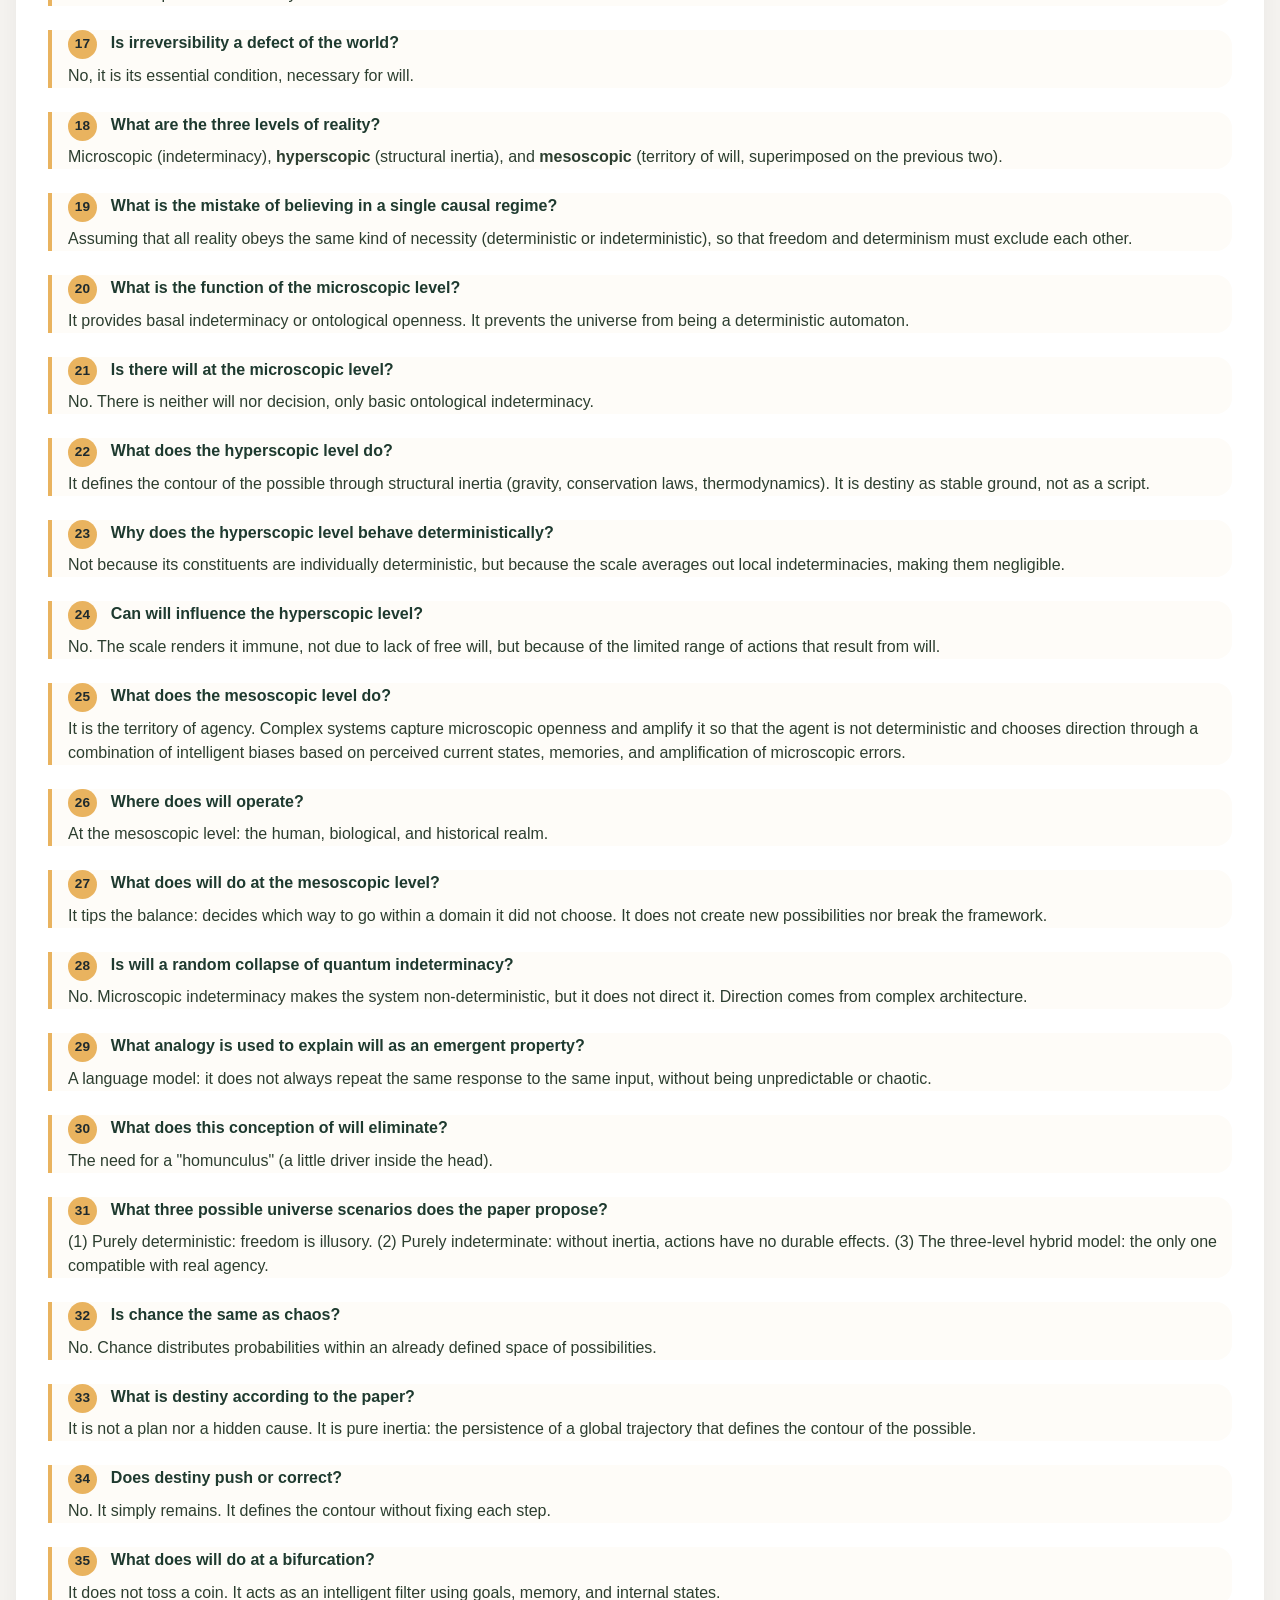
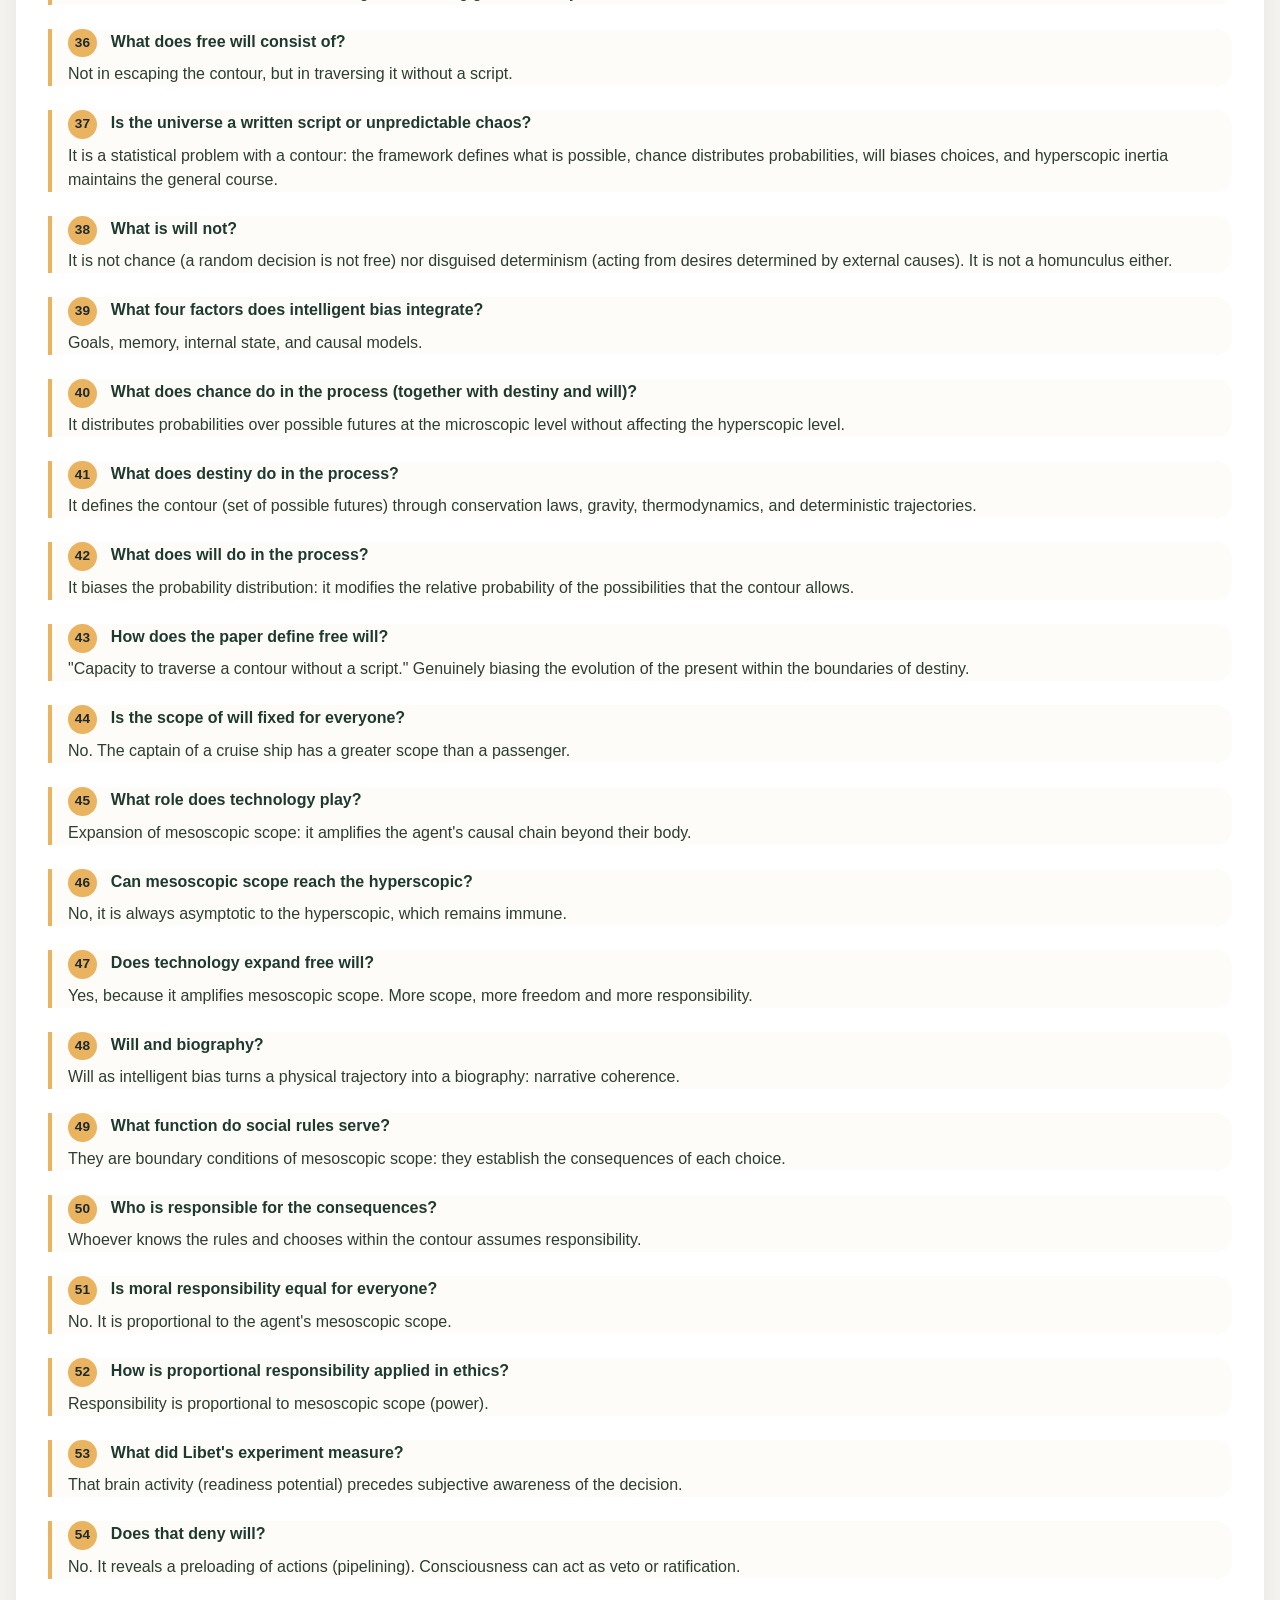
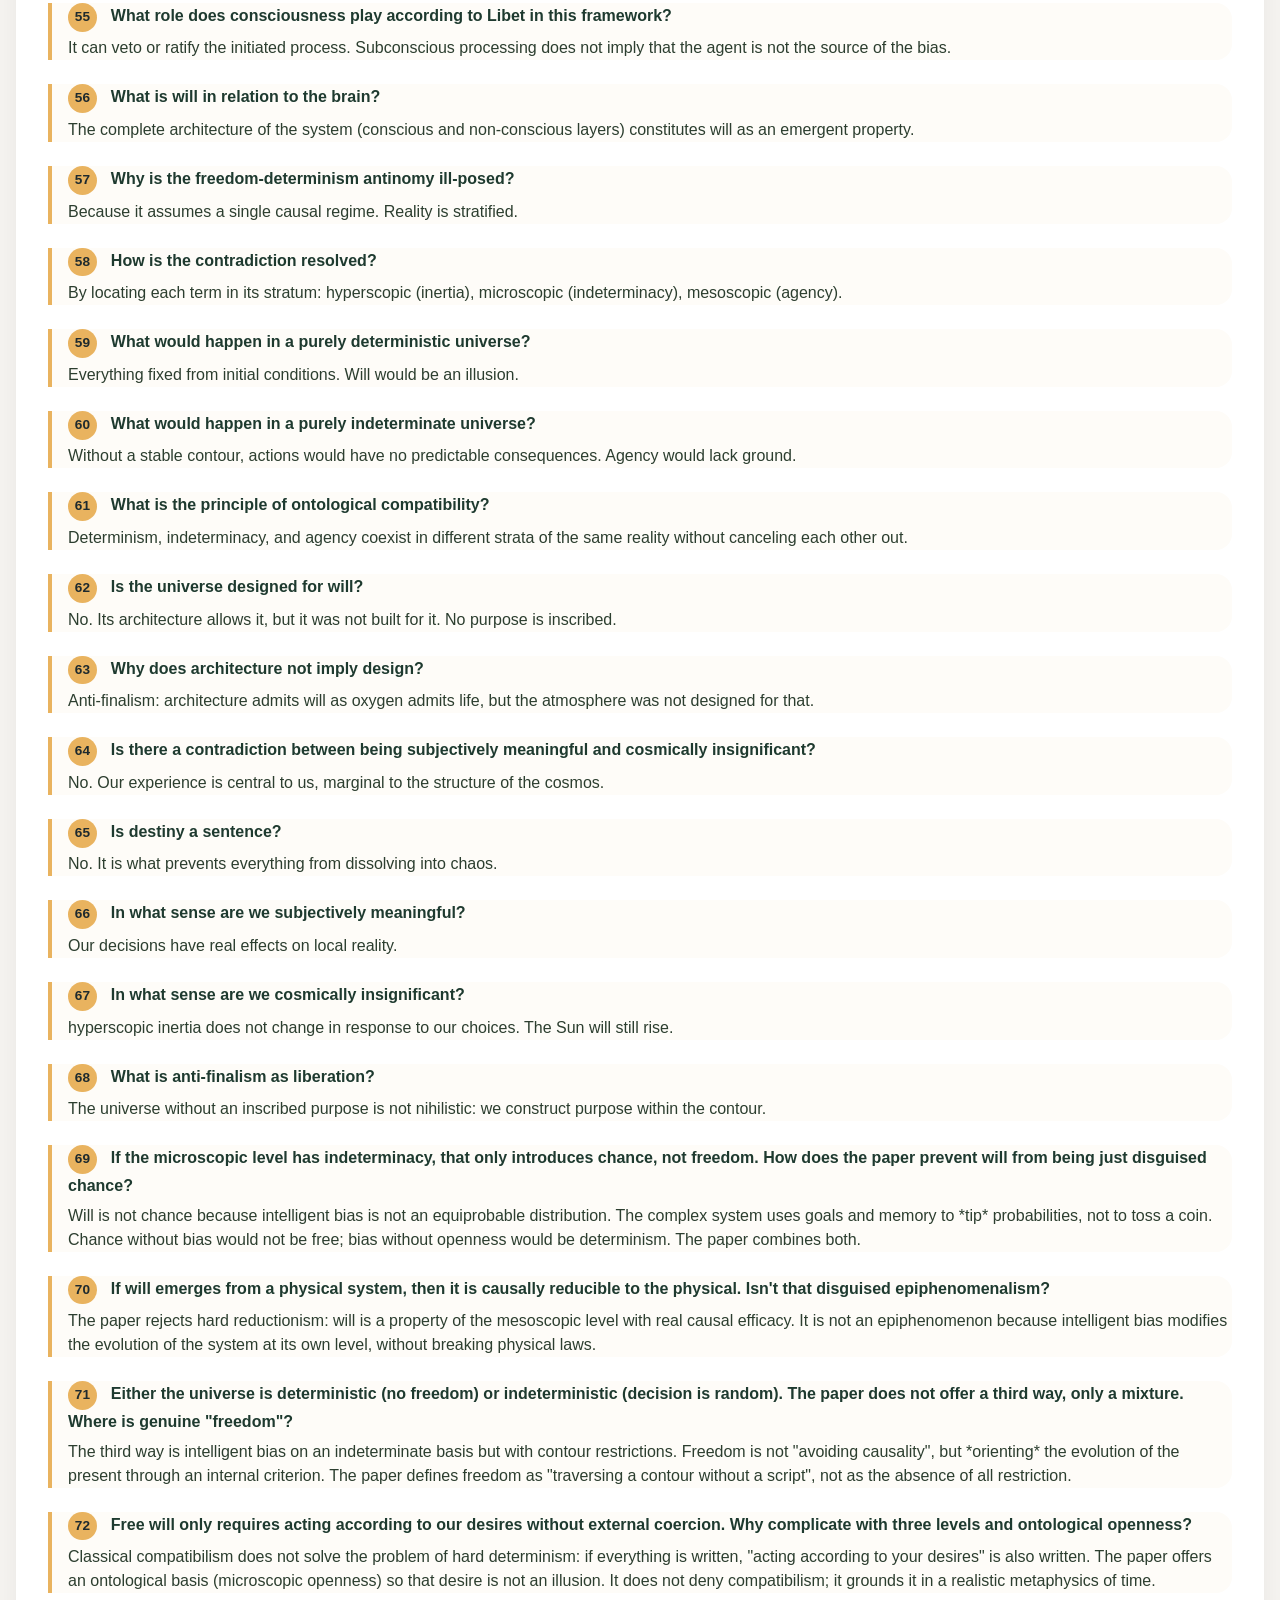
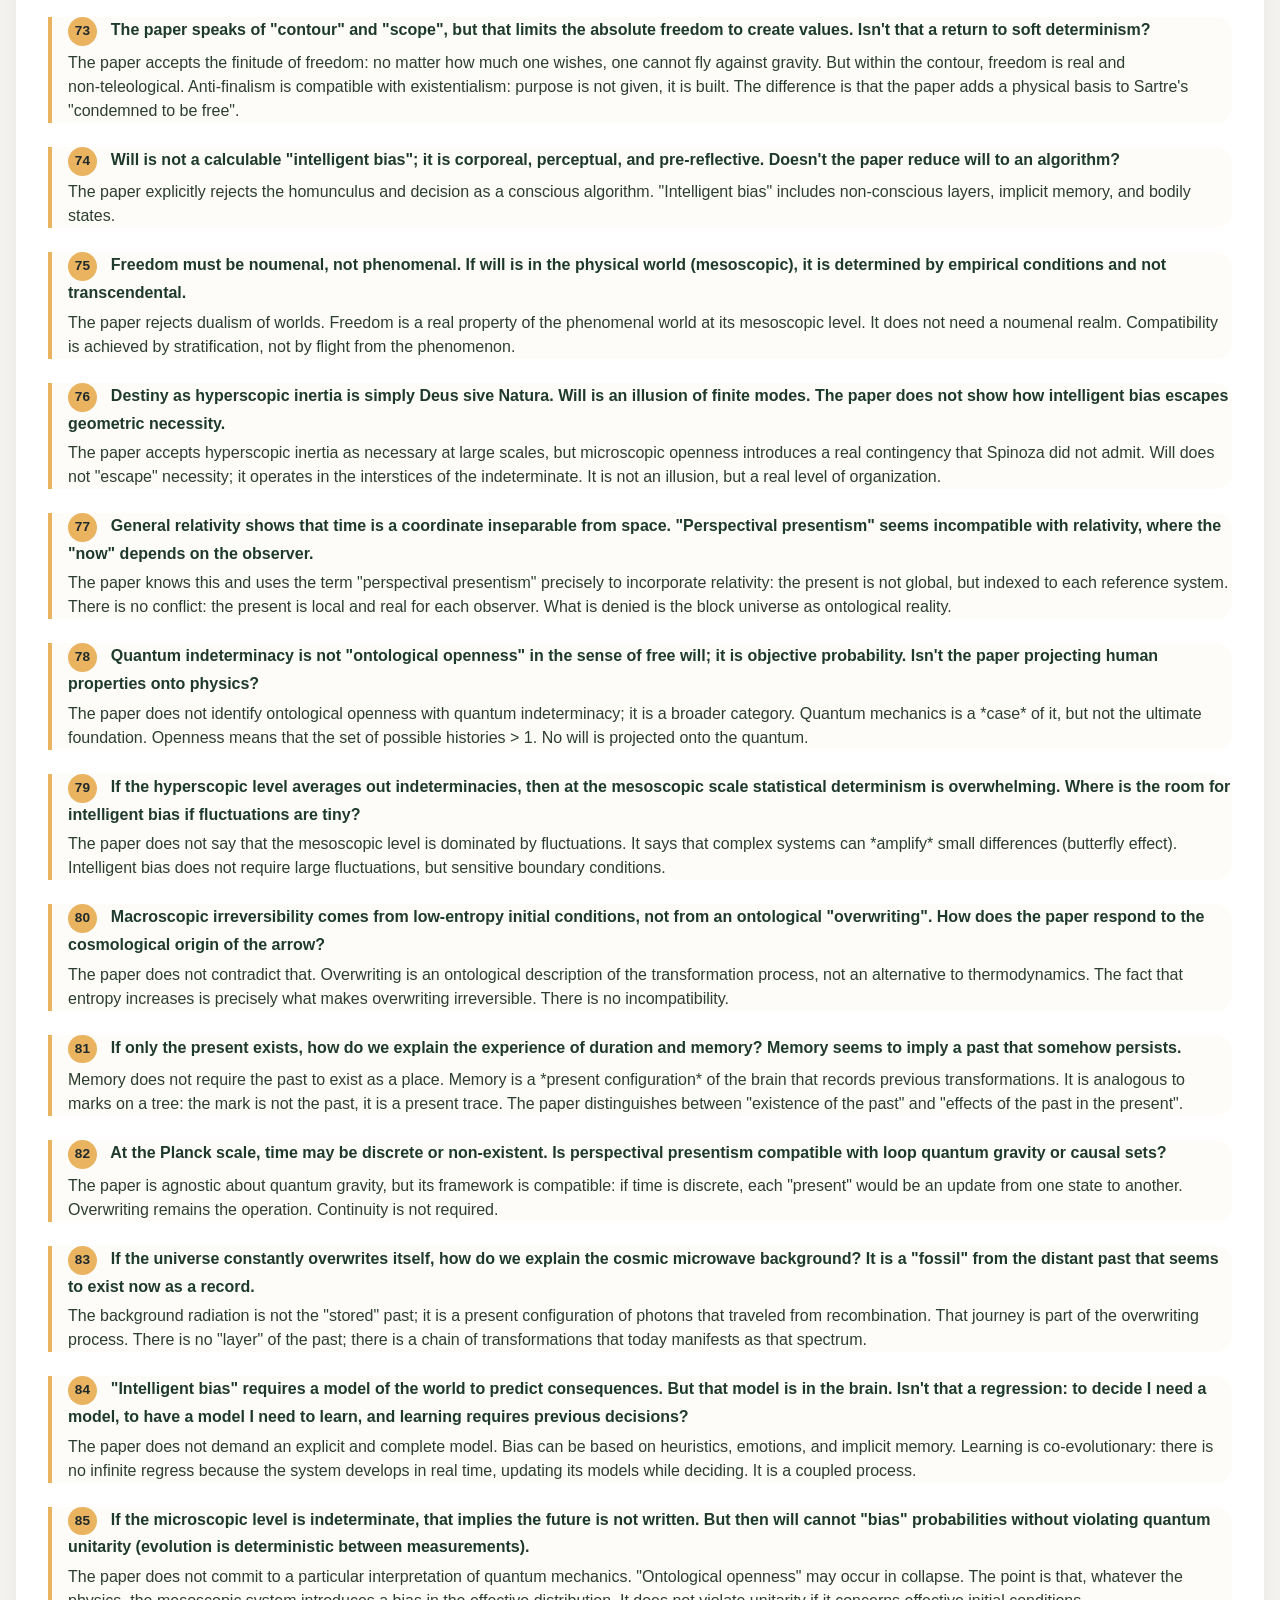
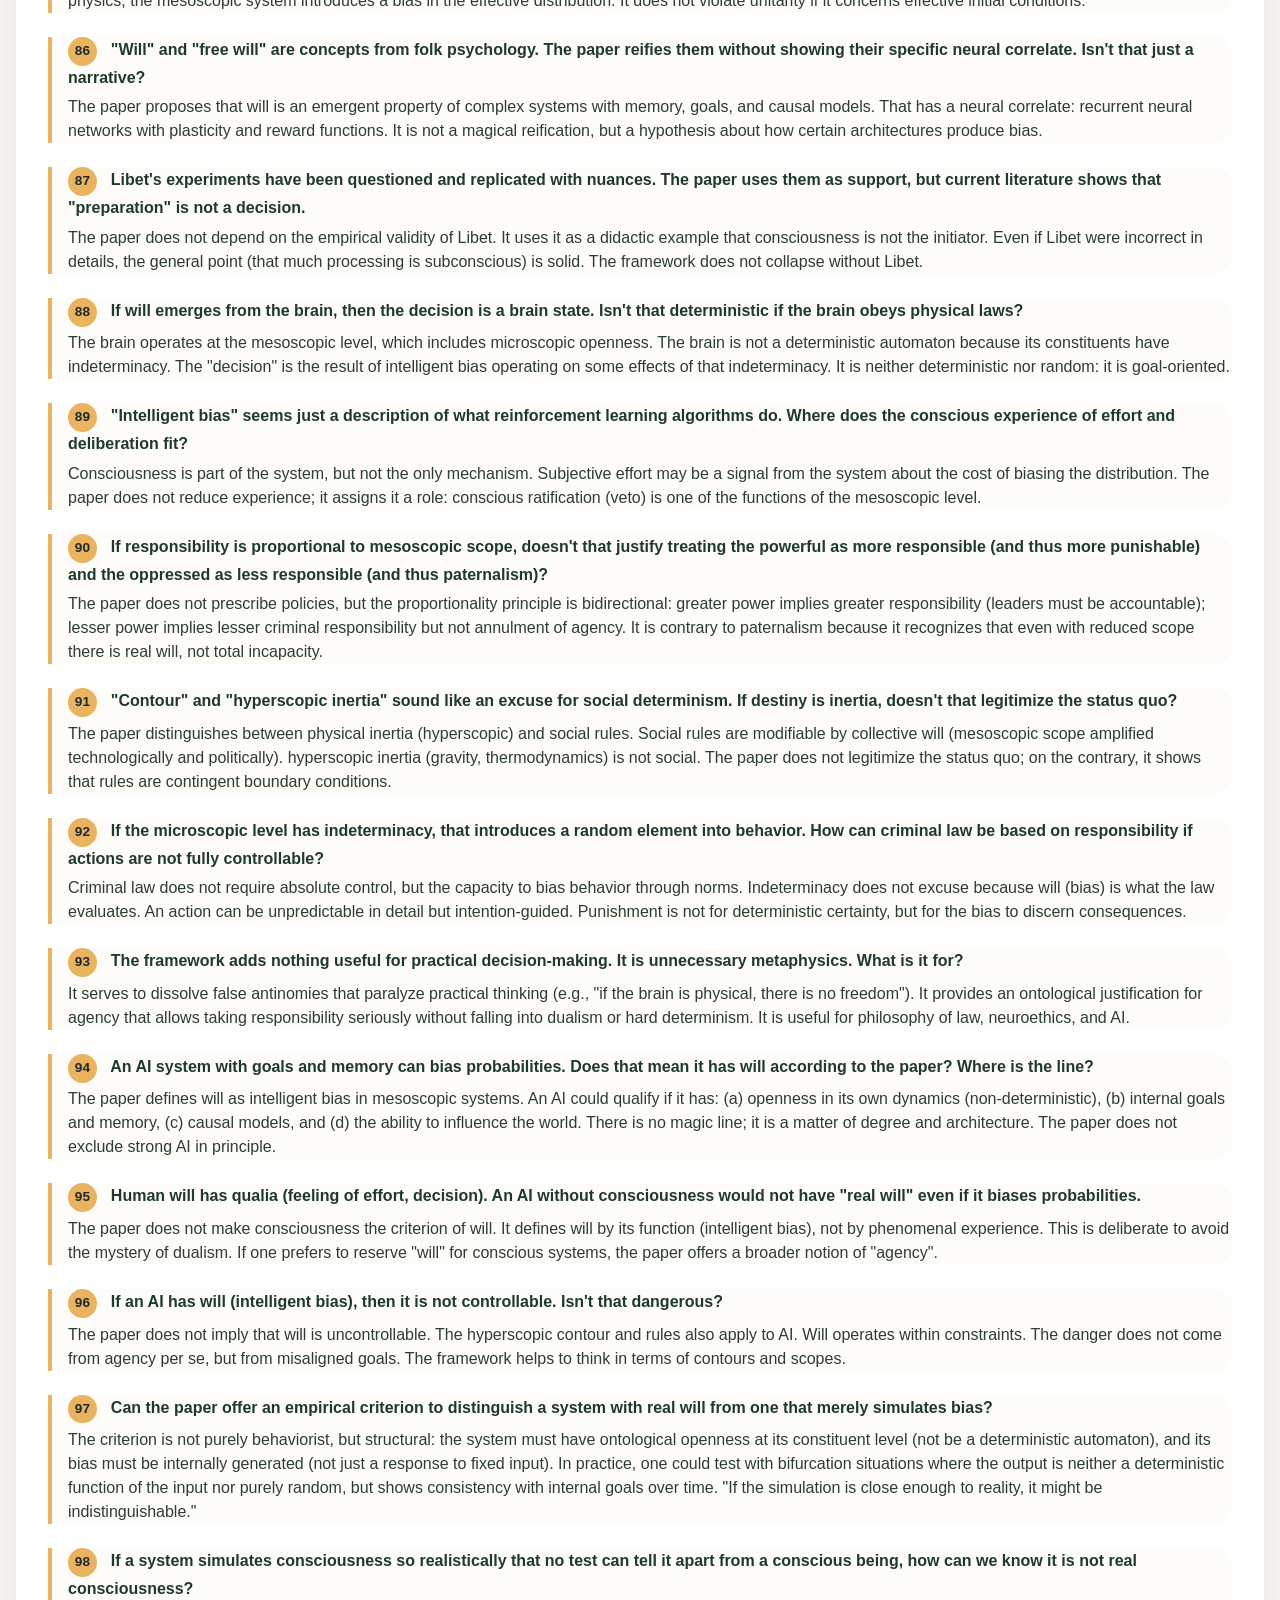
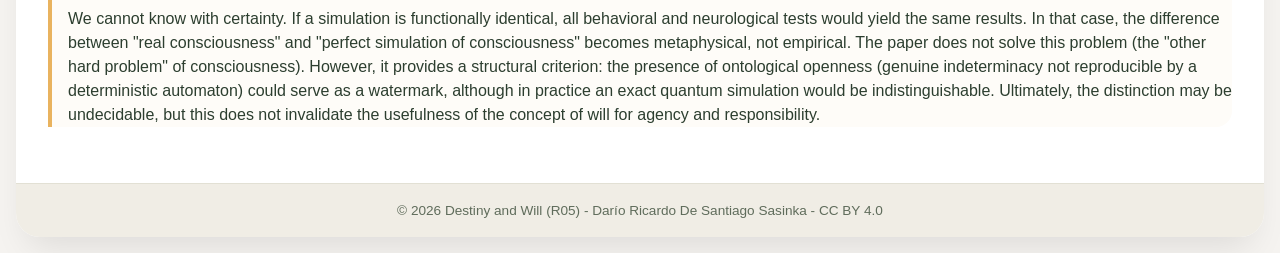
==== commit 4e45c39b: "Update faq.html" ====
--- a/faq.html
+++ b/faq.html
@@ -31,7 +31,7 @@
             <!-- Preguntas 1 a 68 (originales) -->
             <div class="faq-item"><div class="faq-question"><span class="faq-number">1</span> What does the paper <em>Destiny and Will</em> promise that other positions do not offer?</div><div class="faq-answer">A third option between "free will is an illusion" and "free will is a miracle": freedom is real, but not what we usually think.</div></div>
             <div class="faq-item"><div class="faq-question"><span class="faq-number">2</span> Why has the problem of free will remained open for 2,500 years?</div><div class="faq-answer">Because it simultaneously touches time, causality, matter, and consciousness. It is a fundamental problem in the most literal sense.</div></div>
-            <div class="faq-item"><div class="faq-question"><span class="faq-number">3</span> What is the central thesis of the paper?</div><div class="faq-answer">Time is a virtual dimension of transformation; reality has three levels (microscopic, <strong>hypercospic</strong>, <strong>mesocospic</strong>); will emerges at the mesocospic level as the capacity to orient possibilities; free will consists of traversing a contour without a script, in a universe devoid of teleological purpose.</div></div>
+            <div class="faq-item"><div class="faq-question"><span class="faq-number">3</span> What is the central thesis of the paper?</div><div class="faq-answer">Time is a virtual dimension of transformation; reality has three levels (microscopic, <strong>hyperscopic</strong>, <strong>mesoscopic</strong>); will emerges at the mesoscopic level as the capacity to orient possibilities; free will consists of traversing a contour without a script, in a universe devoid of teleological purpose.</div></div>
             <div class="faq-item"><div class="faq-question"><span class="faq-number">4</span> Does free will challenge the universe?</div><div class="faq-answer">No. It emerges within it as a consequence of its own architecture.</div></div>
             <div class="faq-item"><div class="faq-question"><span class="faq-number">5</span> Why is time not a container of events?</div><div class="faq-answer">Because if it were a container like space, past, present, and future would exist simultaneously, violating all conservation principles. As a virtual dimension measuring transformation, it allows the same mathematical model without violating mass-energy conservation.</div></div>
             <div class="faq-item"><div class="faq-question"><span class="faq-number">6</span> What does "only the present exists ontologically" mean?</div><div class="faq-answer">That the past is not stored and cannot be retrieved, and the future is not written. Reality updates itself by overwriting the previous configuration, relocating its components.</div></div>
@@ -46,16 +46,16 @@
             <div class="faq-item"><div class="faq-question"><span class="faq-number">15</span> Why is irreversibility a necessary condition for the emergence of will?</div><div class="faq-answer">If the past were recoverable and the future a pre‑existing coordinate, there would be no room for something genuinely new.</div></div>
             <div class="faq-item"><div class="faq-question"><span class="faq-number">16</span> Why is there no return in time?</div><div class="faq-answer">Because the present irreversibly consumes what was.</div></div>
             <div class="faq-item"><div class="faq-question"><span class="faq-number">17</span> Is irreversibility a defect of the world?</div><div class="faq-answer">No, it is its essential condition, necessary for will.</div></div>
-            <div class="faq-item"><div class="faq-question"><span class="faq-number">18</span> What are the three levels of reality?</div><div class="faq-answer">Microscopic (indeterminacy), <strong>hypercospic</strong> (structural inertia), and <strong>mesocospic</strong> (territory of will, superimposed on the previous two).</div></div>
+            <div class="faq-item"><div class="faq-question"><span class="faq-number">18</span> What are the three levels of reality?</div><div class="faq-answer">Microscopic (indeterminacy), <strong>hyperscopic</strong> (structural inertia), and <strong>mesoscopic</strong> (territory of will, superimposed on the previous two).</div></div>
             <div class="faq-item"><div class="faq-question"><span class="faq-number">19</span> What is the mistake of believing in a single causal regime?</div><div class="faq-answer">Assuming that all reality obeys the same kind of necessity (deterministic or indeterministic), so that freedom and determinism must exclude each other.</div></div>
             <div class="faq-item"><div class="faq-question"><span class="faq-number">20</span> What is the function of the microscopic level?</div><div class="faq-answer">It provides basal indeterminacy or ontological openness. It prevents the universe from being a deterministic automaton.</div></div>
             <div class="faq-item"><div class="faq-question"><span class="faq-number">21</span> Is there will at the microscopic level?</div><div class="faq-answer">No. There is neither will nor decision, only basic ontological indeterminacy.</div></div>
-            <div class="faq-item"><div class="faq-question"><span class="faq-number">22</span> What does the hypercospic level do?</div><div class="faq-answer">It defines the contour of the possible through structural inertia (gravity, conservation laws, thermodynamics). It is destiny as stable ground, not as a script.</div></div>
-            <div class="faq-item"><div class="faq-question"><span class="faq-number">23</span> Why does the hypercospic level behave deterministically?</div><div class="faq-answer">Not because its constituents are individually deterministic, but because the scale averages out local indeterminacies, making them negligible.</div></div>
-            <div class="faq-item"><div class="faq-question"><span class="faq-number">24</span> Can will influence the hypercospic level?</div><div class="faq-answer">No. The scale renders it immune, not due to lack of free will, but because of the limited range of actions that result from will.</div></div>
-            <div class="faq-item"><div class="faq-question"><span class="faq-number">25</span> What does the mesocospic level do?</div><div class="faq-answer">It is the territory of agency. Complex systems capture microscopic openness and amplify it so that the agent is not deterministic and chooses direction through a combination of intelligent biases based on perceived current states, memories, and amplification of microscopic errors.</div></div>
-            <div class="faq-item"><div class="faq-question"><span class="faq-number">26</span> Where does will operate?</div><div class="faq-answer">At the mesocospic level: the human, biological, and historical realm.</div></div>
-            <div class="faq-item"><div class="faq-question"><span class="faq-number">27</span> What does will do at the mesocospic level?</div><div class="faq-answer">It tips the balance: decides which way to go within a domain it did not choose. It does not create new possibilities nor break the framework.</div></div>
+            <div class="faq-item"><div class="faq-question"><span class="faq-number">22</span> What does the hyperscopic level do?</div><div class="faq-answer">It defines the contour of the possible through structural inertia (gravity, conservation laws, thermodynamics). It is destiny as stable ground, not as a script.</div></div>
+            <div class="faq-item"><div class="faq-question"><span class="faq-number">23</span> Why does the hyperscopic level behave deterministically?</div><div class="faq-answer">Not because its constituents are individually deterministic, but because the scale averages out local indeterminacies, making them negligible.</div></div>
+            <div class="faq-item"><div class="faq-question"><span class="faq-number">24</span> Can will influence the hyperscopic level?</div><div class="faq-answer">No. The scale renders it immune, not due to lack of free will, but because of the limited range of actions that result from will.</div></div>
+            <div class="faq-item"><div class="faq-question"><span class="faq-number">25</span> What does the mesoscopic level do?</div><div class="faq-answer">It is the territory of agency. Complex systems capture microscopic openness and amplify it so that the agent is not deterministic and chooses direction through a combination of intelligent biases based on perceived current states, memories, and amplification of microscopic errors.</div></div>
+            <div class="faq-item"><div class="faq-question"><span class="faq-number">26</span> Where does will operate?</div><div class="faq-answer">At the mesoscopic level: the human, biological, and historical realm.</div></div>
+            <div class="faq-item"><div class="faq-question"><span class="faq-number">27</span> What does will do at the mesoscopic level?</div><div class="faq-answer">It tips the balance: decides which way to go within a domain it did not choose. It does not create new possibilities nor break the framework.</div></div>
             <div class="faq-item"><div class="faq-question"><span class="faq-number">28</span> Is will a random collapse of quantum indeterminacy?</div><div class="faq-answer">No. Microscopic indeterminacy makes the system non‑deterministic, but it does not direct it. Direction comes from complex architecture.</div></div>
             <div class="faq-item"><div class="faq-question"><span class="faq-number">29</span> What analogy is used to explain will as an emergent property?</div><div class="faq-answer">A language model: it does not always repeat the same response to the same input, without being unpredictable or chaotic.</div></div>
             <div class="faq-item"><div class="faq-question"><span class="faq-number">30</span> What does this conception of will eliminate?</div><div class="faq-answer">The need for a "homunculus" (a little driver inside the head).</div></div>
@@ -65,28 +65,28 @@
             <div class="faq-item"><div class="faq-question"><span class="faq-number">34</span> Does destiny push or correct?</div><div class="faq-answer">No. It simply remains. It defines the contour without fixing each step.</div></div>
             <div class="faq-item"><div class="faq-question"><span class="faq-number">35</span> What does will do at a bifurcation?</div><div class="faq-answer">It does not toss a coin. It acts as an intelligent filter using goals, memory, and internal states.</div></div>
             <div class="faq-item"><div class="faq-question"><span class="faq-number">36</span> What does free will consist of?</div><div class="faq-answer">Not in escaping the contour, but in traversing it without a script.</div></div>
-            <div class="faq-item"><div class="faq-question"><span class="faq-number">37</span> Is the universe a written script or unpredictable chaos?</div><div class="faq-answer">It is a statistical problem with a contour: the framework defines what is possible, chance distributes probabilities, will biases choices, and hypercospic inertia maintains the general course.</div></div>
+            <div class="faq-item"><div class="faq-question"><span class="faq-number">37</span> Is the universe a written script or unpredictable chaos?</div><div class="faq-answer">It is a statistical problem with a contour: the framework defines what is possible, chance distributes probabilities, will biases choices, and hyperscopic inertia maintains the general course.</div></div>
             <div class="faq-item"><div class="faq-question"><span class="faq-number">38</span> What is will not?</div><div class="faq-answer">It is not chance (a random decision is not free) nor disguised determinism (acting from desires determined by external causes). It is not a homunculus either.</div></div>
             <div class="faq-item"><div class="faq-question"><span class="faq-number">39</span> What four factors does intelligent bias integrate?</div><div class="faq-answer">Goals, memory, internal state, and causal models.</div></div>
-            <div class="faq-item"><div class="faq-question"><span class="faq-number">40</span> What does chance do in the process (together with destiny and will)?</div><div class="faq-answer">It distributes probabilities over possible futures at the microscopic level without affecting the hypercospic level.</div></div>
+            <div class="faq-item"><div class="faq-question"><span class="faq-number">40</span> What does chance do in the process (together with destiny and will)?</div><div class="faq-answer">It distributes probabilities over possible futures at the microscopic level without affecting the hyperscopic level.</div></div>
             <div class="faq-item"><div class="faq-question"><span class="faq-number">41</span> What does destiny do in the process?</div><div class="faq-answer">It defines the contour (set of possible futures) through conservation laws, gravity, thermodynamics, and deterministic trajectories.</div></div>
             <div class="faq-item"><div class="faq-question"><span class="faq-number">42</span> What does will do in the process?</div><div class="faq-answer">It biases the probability distribution: it modifies the relative probability of the possibilities that the contour allows.</div></div>
             <div class="faq-item"><div class="faq-question"><span class="faq-number">43</span> How does the paper define free will?</div><div class="faq-answer">"Capacity to traverse a contour without a script." Genuinely biasing the evolution of the present within the boundaries of destiny.</div></div>
             <div class="faq-item"><div class="faq-question"><span class="faq-number">44</span> Is the scope of will fixed for everyone?</div><div class="faq-answer">No. The captain of a cruise ship has a greater scope than a passenger.</div></div>
-            <div class="faq-item"><div class="faq-question"><span class="faq-number">45</span> What role does technology play?</div><div class="faq-answer">Expansion of mesocospic scope: it amplifies the agent's causal chain beyond their body.</div></div>
-            <div class="faq-item"><div class="faq-question"><span class="faq-number">46</span> Can mesocospic scope reach the hypercospic?</div><div class="faq-answer">No, it is always asymptotic to the hypercospic, which remains immune.</div></div>
-            <div class="faq-item"><div class="faq-question"><span class="faq-number">47</span> Does technology expand free will?</div><div class="faq-answer">Yes, because it amplifies mesocospic scope. More scope, more freedom and more responsibility.</div></div>
+            <div class="faq-item"><div class="faq-question"><span class="faq-number">45</span> What role does technology play?</div><div class="faq-answer">Expansion of mesoscopic scope: it amplifies the agent's causal chain beyond their body.</div></div>
+            <div class="faq-item"><div class="faq-question"><span class="faq-number">46</span> Can mesoscopic scope reach the hyperscopic?</div><div class="faq-answer">No, it is always asymptotic to the hyperscopic, which remains immune.</div></div>
+            <div class="faq-item"><div class="faq-question"><span class="faq-number">47</span> Does technology expand free will?</div><div class="faq-answer">Yes, because it amplifies mesoscopic scope. More scope, more freedom and more responsibility.</div></div>
             <div class="faq-item"><div class="faq-question"><span class="faq-number">48</span> Will and biography?</div><div class="faq-answer">Will as intelligent bias turns a physical trajectory into a biography: narrative coherence.</div></div>
-            <div class="faq-item"><div class="faq-question"><span class="faq-number">49</span> What function do social rules serve?</div><div class="faq-answer">They are boundary conditions of mesocospic scope: they establish the consequences of each choice.</div></div>
+            <div class="faq-item"><div class="faq-question"><span class="faq-number">49</span> What function do social rules serve?</div><div class="faq-answer">They are boundary conditions of mesoscopic scope: they establish the consequences of each choice.</div></div>
             <div class="faq-item"><div class="faq-question"><span class="faq-number">50</span> Who is responsible for the consequences?</div><div class="faq-answer">Whoever knows the rules and chooses within the contour assumes responsibility.</div></div>
-            <div class="faq-item"><div class="faq-question"><span class="faq-number">51</span> Is moral responsibility equal for everyone?</div><div class="faq-answer">No. It is proportional to the agent's mesocospic scope.</div></div>
-            <div class="faq-item"><div class="faq-question"><span class="faq-number">52</span> How is proportional responsibility applied in ethics?</div><div class="faq-answer">Responsibility is proportional to mesocospic scope (power).</div></div>
+            <div class="faq-item"><div class="faq-question"><span class="faq-number">51</span> Is moral responsibility equal for everyone?</div><div class="faq-answer">No. It is proportional to the agent's mesoscopic scope.</div></div>
+            <div class="faq-item"><div class="faq-question"><span class="faq-number">52</span> How is proportional responsibility applied in ethics?</div><div class="faq-answer">Responsibility is proportional to mesoscopic scope (power).</div></div>
             <div class="faq-item"><div class="faq-question"><span class="faq-number">53</span> What did Libet's experiment measure?</div><div class="faq-answer">That brain activity (readiness potential) precedes subjective awareness of the decision.</div></div>
             <div class="faq-item"><div class="faq-question"><span class="faq-number">54</span> Does that deny will?</div><div class="faq-answer">No. It reveals a preloading of actions (pipelining). Consciousness can act as veto or ratification.</div></div>
             <div class="faq-item"><div class="faq-question"><span class="faq-number">55</span> What role does consciousness play according to Libet in this framework?</div><div class="faq-answer">It can veto or ratify the initiated process. Subconscious processing does not imply that the agent is not the source of the bias.</div></div>
             <div class="faq-item"><div class="faq-question"><span class="faq-number">56</span> What is will in relation to the brain?</div><div class="faq-answer">The complete architecture of the system (conscious and non‑conscious layers) constitutes will as an emergent property.</div></div>
             <div class="faq-item"><div class="faq-question"><span class="faq-number">57</span> Why is the freedom‑determinism antinomy ill‑posed?</div><div class="faq-answer">Because it assumes a single causal regime. Reality is stratified.</div></div>
-            <div class="faq-item"><div class="faq-question"><span class="faq-number">58</span> How is the contradiction resolved?</div><div class="faq-answer">By locating each term in its stratum: hypercospic (inertia), microscopic (indeterminacy), mesocospic (agency).</div></div>
+            <div class="faq-item"><div class="faq-question"><span class="faq-number">58</span> How is the contradiction resolved?</div><div class="faq-answer">By locating each term in its stratum: hyperscopic (inertia), microscopic (indeterminacy), mesoscopic (agency).</div></div>
             <div class="faq-item"><div class="faq-question"><span class="faq-number">59</span> What would happen in a purely deterministic universe?</div><div class="faq-answer">Everything fixed from initial conditions. Will would be an illusion.</div></div>
             <div class="faq-item"><div class="faq-question"><span class="faq-number">60</span> What would happen in a purely indeterminate universe?</div><div class="faq-answer">Without a stable contour, actions would have no predictable consequences. Agency would lack ground.</div></div>
             <div class="faq-item"><div class="faq-question"><span class="faq-number">61</span> What is the principle of ontological compatibility?</div><div class="faq-answer">Determinism, indeterminacy, and agency coexist in different strata of the same reality without canceling each other out.</div></div>
@@ -95,38 +95,38 @@
             <div class="faq-item"><div class="faq-question"><span class="faq-number">64</span> Is there a contradiction between being subjectively meaningful and cosmically insignificant?</div><div class="faq-answer">No. Our experience is central to us, marginal to the structure of the cosmos.</div></div>
             <div class="faq-item"><div class="faq-question"><span class="faq-number">65</span> Is destiny a sentence?</div><div class="faq-answer">No. It is what prevents everything from dissolving into chaos.</div></div>
             <div class="faq-item"><div class="faq-question"><span class="faq-number">66</span> In what sense are we subjectively meaningful?</div><div class="faq-answer">Our decisions have real effects on local reality.</div></div>
-            <div class="faq-item"><div class="faq-question"><span class="faq-number">67</span> In what sense are we cosmically insignificant?</div><div class="faq-answer">Hypercospic inertia does not change in response to our choices. The Sun will still rise.</div></div>
+            <div class="faq-item"><div class="faq-question"><span class="faq-number">67</span> In what sense are we cosmically insignificant?</div><div class="faq-answer">hyperscopic inertia does not change in response to our choices. The Sun will still rise.</div></div>
             <div class="faq-item"><div class="faq-question"><span class="faq-number">68</span> What is anti‑finalism as liberation?</div><div class="faq-answer">The universe without an inscribed purpose is not nihilistic: we construct purpose within the contour.</div></div>
 
             <!-- Preguntas originales 71-99 renumeradas como 69-97 (contenido idéntico) -->
             <div class="faq-item"><div class="faq-question"><span class="faq-number">69</span> If the microscopic level has indeterminacy, that only introduces chance, not freedom. How does the paper prevent will from being just disguised chance?</div><div class="faq-answer">Will is not chance because intelligent bias is not an equiprobable distribution. The complex system uses goals and memory to *tip* probabilities, not to toss a coin. Chance without bias would not be free; bias without openness would be determinism. The paper combines both.</div></div>
-            <div class="faq-item"><div class="faq-question"><span class="faq-number">70</span> If will emerges from a physical system, then it is causally reducible to the physical. Isn't that disguised epiphenomenalism?</div><div class="faq-answer">The paper rejects hard reductionism: will is a property of the mesocospic level with real causal efficacy. It is not an epiphenomenon because intelligent bias modifies the evolution of the system at its own level, without breaking physical laws.</div></div>
+            <div class="faq-item"><div class="faq-question"><span class="faq-number">70</span> If will emerges from a physical system, then it is causally reducible to the physical. Isn't that disguised epiphenomenalism?</div><div class="faq-answer">The paper rejects hard reductionism: will is a property of the mesoscopic level with real causal efficacy. It is not an epiphenomenon because intelligent bias modifies the evolution of the system at its own level, without breaking physical laws.</div></div>
             <div class="faq-item"><div class="faq-question"><span class="faq-number">71</span> Either the universe is deterministic (no freedom) or indeterministic (decision is random). The paper does not offer a third way, only a mixture. Where is genuine "freedom"?</div><div class="faq-answer">The third way is intelligent bias on an indeterminate basis but with contour restrictions. Freedom is not "avoiding causality", but *orienting* the evolution of the present through an internal criterion. The paper defines freedom as "traversing a contour without a script", not as the absence of all restriction.</div></div>
             <div class="faq-item"><div class="faq-question"><span class="faq-number">72</span> Free will only requires acting according to our desires without external coercion. Why complicate with three levels and ontological openness?</div><div class="faq-answer">Classical compatibilism does not solve the problem of hard determinism: if everything is written, "acting according to your desires" is also written. The paper offers an ontological basis (microscopic openness) so that desire is not an illusion. It does not deny compatibilism; it grounds it in a realistic metaphysics of time.</div></div>
             <div class="faq-item"><div class="faq-question"><span class="faq-number">73</span> The paper speaks of "contour" and "scope", but that limits the absolute freedom to create values. Isn't that a return to soft determinism?</div><div class="faq-answer">The paper accepts the finitude of freedom: no matter how much one wishes, one cannot fly against gravity. But within the contour, freedom is real and non‑teleological. Anti‑finalism is compatible with existentialism: purpose is not given, it is built. The difference is that the paper adds a physical basis to Sartre's "condemned to be free".</div></div>
             <div class="faq-item"><div class="faq-question"><span class="faq-number">74</span> Will is not a calculable "intelligent bias"; it is corporeal, perceptual, and pre‑reflective. Doesn't the paper reduce will to an algorithm?</div><div class="faq-answer">The paper explicitly rejects the homunculus and decision as a conscious algorithm. "Intelligent bias" includes non‑conscious layers, implicit memory, and bodily states.</div></div>
-            <div class="faq-item"><div class="faq-question"><span class="faq-number">75</span> Freedom must be noumenal, not phenomenal. If will is in the physical world (mesocospic), it is determined by empirical conditions and not transcendental.</div><div class="faq-answer">The paper rejects dualism of worlds. Freedom is a real property of the phenomenal world at its mesocospic level. It does not need a noumenal realm. Compatibility is achieved by stratification, not by flight from the phenomenon.</div></div>
-            <div class="faq-item"><div class="faq-question"><span class="faq-number">76</span> Destiny as hypercospic inertia is simply Deus sive Natura. Will is an illusion of finite modes. The paper does not show how intelligent bias escapes geometric necessity.</div><div class="faq-answer">The paper accepts hypercospic inertia as necessary at large scales, but microscopic openness introduces a real contingency that Spinoza did not admit. Will does not "escape" necessity; it operates in the interstices of the indeterminate. It is not an illusion, but a real level of organization.</div></div>
+            <div class="faq-item"><div class="faq-question"><span class="faq-number">75</span> Freedom must be noumenal, not phenomenal. If will is in the physical world (mesoscopic), it is determined by empirical conditions and not transcendental.</div><div class="faq-answer">The paper rejects dualism of worlds. Freedom is a real property of the phenomenal world at its mesoscopic level. It does not need a noumenal realm. Compatibility is achieved by stratification, not by flight from the phenomenon.</div></div>
+            <div class="faq-item"><div class="faq-question"><span class="faq-number">76</span> Destiny as hyperscopic inertia is simply Deus sive Natura. Will is an illusion of finite modes. The paper does not show how intelligent bias escapes geometric necessity.</div><div class="faq-answer">The paper accepts hyperscopic inertia as necessary at large scales, but microscopic openness introduces a real contingency that Spinoza did not admit. Will does not "escape" necessity; it operates in the interstices of the indeterminate. It is not an illusion, but a real level of organization.</div></div>
             <div class="faq-item"><div class="faq-question"><span class="faq-number">77</span> General relativity shows that time is a coordinate inseparable from space. "Perspectival presentism" seems incompatible with relativity, where the "now" depends on the observer.</div><div class="faq-answer">The paper knows this and uses the term "perspectival presentism" precisely to incorporate relativity: the present is not global, but indexed to each reference system. There is no conflict: the present is local and real for each observer. What is denied is the block universe as ontological reality.</div></div>
             <div class="faq-item"><div class="faq-question"><span class="faq-number">78</span> Quantum indeterminacy is not "ontological openness" in the sense of free will; it is objective probability. Isn't the paper projecting human properties onto physics?</div><div class="faq-answer">The paper does not identify ontological openness with quantum indeterminacy; it is a broader category. Quantum mechanics is a *case* of it, but not the ultimate foundation. Openness means that the set of possible histories > 1. No will is projected onto the quantum.</div></div>
-            <div class="faq-item"><div class="faq-question"><span class="faq-number">79</span> If the hypercospic level averages out indeterminacies, then at the mesocospic scale statistical determinism is overwhelming. Where is the room for intelligent bias if fluctuations are tiny?</div><div class="faq-answer">The paper does not say that the mesocospic level is dominated by fluctuations. It says that complex systems can *amplify* small differences (butterfly effect). Intelligent bias does not require large fluctuations, but sensitive boundary conditions.</div></div>
+            <div class="faq-item"><div class="faq-question"><span class="faq-number">79</span> If the hyperscopic level averages out indeterminacies, then at the mesoscopic scale statistical determinism is overwhelming. Where is the room for intelligent bias if fluctuations are tiny?</div><div class="faq-answer">The paper does not say that the mesoscopic level is dominated by fluctuations. It says that complex systems can *amplify* small differences (butterfly effect). Intelligent bias does not require large fluctuations, but sensitive boundary conditions.</div></div>
             <div class="faq-item"><div class="faq-question"><span class="faq-number">80</span> Macroscopic irreversibility comes from low‑entropy initial conditions, not from an ontological "overwriting". How does the paper respond to the cosmological origin of the arrow?</div><div class="faq-answer">The paper does not contradict that. Overwriting is an ontological description of the transformation process, not an alternative to thermodynamics. The fact that entropy increases is precisely what makes overwriting irreversible. There is no incompatibility.</div></div>
             <div class="faq-item"><div class="faq-question"><span class="faq-number">81</span> If only the present exists, how do we explain the experience of duration and memory? Memory seems to imply a past that somehow persists.</div><div class="faq-answer">Memory does not require the past to exist as a place. Memory is a *present configuration* of the brain that records previous transformations. It is analogous to marks on a tree: the mark is not the past, it is a present trace. The paper distinguishes between "existence of the past" and "effects of the past in the present".</div></div>
             <div class="faq-item"><div class="faq-question"><span class="faq-number">82</span> At the Planck scale, time may be discrete or non‑existent. Is perspectival presentism compatible with loop quantum gravity or causal sets?</div><div class="faq-answer">The paper is agnostic about quantum gravity, but its framework is compatible: if time is discrete, each "present" would be an update from one state to another. Overwriting remains the operation. Continuity is not required.</div></div>
             <div class="faq-item"><div class="faq-question"><span class="faq-number">83</span> If the universe constantly overwrites itself, how do we explain the cosmic microwave background? It is a "fossil" from the distant past that seems to exist now as a record.</div><div class="faq-answer">The background radiation is not the "stored" past; it is a present configuration of photons that traveled from recombination. That journey is part of the overwriting process. There is no "layer" of the past; there is a chain of transformations that today manifests as that spectrum.</div></div>
             <div class="faq-item"><div class="faq-question"><span class="faq-number">84</span> "Intelligent bias" requires a model of the world to predict consequences. But that model is in the brain. Isn't that a regression: to decide I need a model, to have a model I need to learn, and learning requires previous decisions?</div><div class="faq-answer">The paper does not demand an explicit and complete model. Bias can be based on heuristics, emotions, and implicit memory. Learning is co‑evolutionary: there is no infinite regress because the system develops in real time, updating its models while deciding. It is a coupled process.</div></div>
-            <div class="faq-item"><div class="faq-question"><span class="faq-number">85</span> If the microscopic level is indeterminate, that implies the future is not written. But then will cannot "bias" probabilities without violating quantum unitarity (evolution is deterministic between measurements).</div><div class="faq-answer">The paper does not commit to a particular interpretation of quantum mechanics. "Ontological openness" may occur in collapse. The point is that, whatever the physics, the mesocospic system introduces a bias in the effective distribution. It does not violate unitarity if it concerns effective initial conditions.</div></div>
+            <div class="faq-item"><div class="faq-question"><span class="faq-number">85</span> If the microscopic level is indeterminate, that implies the future is not written. But then will cannot "bias" probabilities without violating quantum unitarity (evolution is deterministic between measurements).</div><div class="faq-answer">The paper does not commit to a particular interpretation of quantum mechanics. "Ontological openness" may occur in collapse. The point is that, whatever the physics, the mesoscopic system introduces a bias in the effective distribution. It does not violate unitarity if it concerns effective initial conditions.</div></div>
             <div class="faq-item"><div class="faq-question"><span class="faq-number">86</span> "Will" and "free will" are concepts from folk psychology. The paper reifies them without showing their specific neural correlate. Isn't that just a narrative?</div><div class="faq-answer">The paper proposes that will is an emergent property of complex systems with memory, goals, and causal models. That has a neural correlate: recurrent neural networks with plasticity and reward functions. It is not a magical reification, but a hypothesis about how certain architectures produce bias.</div></div>
             <div class="faq-item"><div class="faq-question"><span class="faq-number">87</span> Libet's experiments have been questioned and replicated with nuances. The paper uses them as support, but current literature shows that "preparation" is not a decision.</div><div class="faq-answer">The paper does not depend on the empirical validity of Libet. It uses it as a didactic example that consciousness is not the initiator. Even if Libet were incorrect in details, the general point (that much processing is subconscious) is solid. The framework does not collapse without Libet.</div></div>
-            <div class="faq-item"><div class="faq-question"><span class="faq-number">88</span> If will emerges from the brain, then the decision is a brain state. Isn't that deterministic if the brain obeys physical laws?</div><div class="faq-answer">The brain operates at the mesocospic level, which includes microscopic openness. The brain is not a deterministic automaton because its constituents have indeterminacy. The "decision" is the result of intelligent bias operating on some effects of that indeterminacy. It is neither deterministic nor random: it is goal‑oriented.</div></div>
-            <div class="faq-item"><div class="faq-question"><span class="faq-number">89</span> "Intelligent bias" seems just a description of what reinforcement learning algorithms do. Where does the conscious experience of effort and deliberation fit?</div><div class="faq-answer">Consciousness is part of the system, but not the only mechanism. Subjective effort may be a signal from the system about the cost of biasing the distribution. The paper does not reduce experience; it assigns it a role: conscious ratification (veto) is one of the functions of the mesocospic level.</div></div>
-            <div class="faq-item"><div class="faq-question"><span class="faq-number">90</span> If responsibility is proportional to mesocospic scope, doesn't that justify treating the powerful as more responsible (and thus more punishable) and the oppressed as less responsible (and thus paternalism)?</div><div class="faq-answer">The paper does not prescribe policies, but the proportionality principle is bidirectional: greater power implies greater responsibility (leaders must be accountable); lesser power implies lesser criminal responsibility but not annulment of agency. It is contrary to paternalism because it recognizes that even with reduced scope there is real will, not total incapacity.</div></div>
-            <div class="faq-item"><div class="faq-question"><span class="faq-number">91</span> "Contour" and "hypercospic inertia" sound like an excuse for social determinism. If destiny is inertia, doesn't that legitimize the status quo?</div><div class="faq-answer">The paper distinguishes between physical inertia (hypercospic) and social rules. Social rules are modifiable by collective will (mesocospic scope amplified technologically and politically). Hypercospic inertia (gravity, thermodynamics) is not social. The paper does not legitimize the status quo; on the contrary, it shows that rules are contingent boundary conditions.</div></div>
+            <div class="faq-item"><div class="faq-question"><span class="faq-number">88</span> If will emerges from the brain, then the decision is a brain state. Isn't that deterministic if the brain obeys physical laws?</div><div class="faq-answer">The brain operates at the mesoscopic level, which includes microscopic openness. The brain is not a deterministic automaton because its constituents have indeterminacy. The "decision" is the result of intelligent bias operating on some effects of that indeterminacy. It is neither deterministic nor random: it is goal‑oriented.</div></div>
+            <div class="faq-item"><div class="faq-question"><span class="faq-number">89</span> "Intelligent bias" seems just a description of what reinforcement learning algorithms do. Where does the conscious experience of effort and deliberation fit?</div><div class="faq-answer">Consciousness is part of the system, but not the only mechanism. Subjective effort may be a signal from the system about the cost of biasing the distribution. The paper does not reduce experience; it assigns it a role: conscious ratification (veto) is one of the functions of the mesoscopic level.</div></div>
+            <div class="faq-item"><div class="faq-question"><span class="faq-number">90</span> If responsibility is proportional to mesoscopic scope, doesn't that justify treating the powerful as more responsible (and thus more punishable) and the oppressed as less responsible (and thus paternalism)?</div><div class="faq-answer">The paper does not prescribe policies, but the proportionality principle is bidirectional: greater power implies greater responsibility (leaders must be accountable); lesser power implies lesser criminal responsibility but not annulment of agency. It is contrary to paternalism because it recognizes that even with reduced scope there is real will, not total incapacity.</div></div>
+            <div class="faq-item"><div class="faq-question"><span class="faq-number">91</span> "Contour" and "hyperscopic inertia" sound like an excuse for social determinism. If destiny is inertia, doesn't that legitimize the status quo?</div><div class="faq-answer">The paper distinguishes between physical inertia (hyperscopic) and social rules. Social rules are modifiable by collective will (mesoscopic scope amplified technologically and politically). hyperscopic inertia (gravity, thermodynamics) is not social. The paper does not legitimize the status quo; on the contrary, it shows that rules are contingent boundary conditions.</div></div>
             <div class="faq-item"><div class="faq-question"><span class="faq-number">92</span> If the microscopic level has indeterminacy, that introduces a random element into behavior. How can criminal law be based on responsibility if actions are not fully controllable?</div><div class="faq-answer">Criminal law does not require absolute control, but the capacity to bias behavior through norms. Indeterminacy does not excuse because will (bias) is what the law evaluates. An action can be unpredictable in detail but intention‑guided. Punishment is not for deterministic certainty, but for the bias to discern consequences.</div></div>
             <div class="faq-item"><div class="faq-question"><span class="faq-number">93</span> The framework adds nothing useful for practical decision‑making. It is unnecessary metaphysics. What is it for?</div><div class="faq-answer">It serves to dissolve false antinomies that paralyze practical thinking (e.g., "if the brain is physical, there is no freedom"). It provides an ontological justification for agency that allows taking responsibility seriously without falling into dualism or hard determinism. It is useful for philosophy of law, neuroethics, and AI.</div></div>
-            <div class="faq-item"><div class="faq-question"><span class="faq-number">94</span> An AI system with goals and memory can bias probabilities. Does that mean it has will according to the paper? Where is the line?</div><div class="faq-answer">The paper defines will as intelligent bias in mesocospic systems. An AI could qualify if it has: (a) openness in its own dynamics (non‑deterministic), (b) internal goals and memory, (c) causal models, and (d) the ability to influence the world. There is no magic line; it is a matter of degree and architecture. The paper does not exclude strong AI in principle.</div></div>
+            <div class="faq-item"><div class="faq-question"><span class="faq-number">94</span> An AI system with goals and memory can bias probabilities. Does that mean it has will according to the paper? Where is the line?</div><div class="faq-answer">The paper defines will as intelligent bias in mesoscopic systems. An AI could qualify if it has: (a) openness in its own dynamics (non‑deterministic), (b) internal goals and memory, (c) causal models, and (d) the ability to influence the world. There is no magic line; it is a matter of degree and architecture. The paper does not exclude strong AI in principle.</div></div>
             <div class="faq-item"><div class="faq-question"><span class="faq-number">95</span> Human will has qualia (feeling of effort, decision). An AI without consciousness would not have "real will" even if it biases probabilities.</div><div class="faq-answer">The paper does not make consciousness the criterion of will. It defines will by its function (intelligent bias), not by phenomenal experience. This is deliberate to avoid the mystery of dualism. If one prefers to reserve "will" for conscious systems, the paper offers a broader notion of "agency".</div></div>
-            <div class="faq-item"><div class="faq-question"><span class="faq-number">96</span> If an AI has will (intelligent bias), then it is not controllable. Isn't that dangerous?</div><div class="faq-answer">The paper does not imply that will is uncontrollable. The hypercospic contour and rules also apply to AI. Will operates within constraints. The danger does not come from agency per se, but from misaligned goals. The framework helps to think in terms of contours and scopes.</div></div>
+            <div class="faq-item"><div class="faq-question"><span class="faq-number">96</span> If an AI has will (intelligent bias), then it is not controllable. Isn't that dangerous?</div><div class="faq-answer">The paper does not imply that will is uncontrollable. The hyperscopic contour and rules also apply to AI. Will operates within constraints. The danger does not come from agency per se, but from misaligned goals. The framework helps to think in terms of contours and scopes.</div></div>
             <div class="faq-item"><div class="faq-question"><span class="faq-number">97</span> Can the paper offer an empirical criterion to distinguish a system with real will from one that merely simulates bias?</div><div class="faq-answer">The criterion is not purely behaviorist, but structural: the system must have ontological openness at its constituent level (not be a deterministic automaton), and its bias must be internally generated (not just a response to fixed input). In practice, one could test with bifurcation situations where the output is neither a deterministic function of the input nor purely random, but shows consistency with internal goals over time. "If the simulation is close enough to reality, it might be indistinguishable."</div></div>
 
             <!-- NUEVA PREGUNTA 100 (con espíritu de simulación de conciencia) -->
@@ -136,4 +136,4 @@
     <footer>© 2026 Destiny and Will (R05) - Darío Ricardo De Santiago Sasinka - CC BY 4.0</footer>
 </div>
 </body>
-</html>+</html>
--- a/assets/styles.css
+++ b/assets/styles.css
@@ -0,0 +1,115 @@
+* {
+    margin: 0;
+    padding: 0;
+    box-sizing: border-box;
+}
+body {
+    background: #f5f3f0;
+    font-family: 'Segoe UI', Roboto, 'Helvetica Neue', sans-serif;
+    line-height: 1.55;
+    color: #1e2a2e;
+    padding: 1rem;
+}
+.container {
+    max-width: 1280px;
+    margin: 0 auto;
+    background: white;
+    border-radius: 1.5rem;
+    box-shadow: 0 20px 35px -12px rgba(0,0,0,0.1);
+    overflow: hidden;
+}
+.top-bar {
+    background: #1e3a2f;
+    padding: 0.8rem 2rem;
+    display: flex;
+    justify-content: space-between;
+    align-items: center;
+    flex-wrap: wrap;
+    gap: 1rem;
+}
+.nav-links {
+    display: flex;
+    flex-wrap: wrap;
+    gap: 1.5rem;
+    list-style: none;
+}
+.nav-links a {
+    color: white;
+    text-decoration: none;
+    font-weight: 500;
+    padding: 0.3rem 0;
+    border-bottom: 2px solid transparent;
+    transition: 0.2s;
+}
+.nav-links a:hover, .nav-links a.active {
+    border-bottom-color: #e9b35f;
+    color: #ffdfa5;
+}
+.content {
+    padding: 2rem;
+}
+h1 {
+    font-size: 2rem;
+    margin-bottom: 0.5rem;
+    color: #1e3a2f;
+    border-left: 5px solid #e9b35f;
+    padding-left: 1rem;
+}
+.author-line {
+    color: #4a5b52;
+    margin-bottom: 1.5rem;
+    font-style: italic;
+    padding-left: 1.2rem;
+}
+h2 {
+    margin: 1.8rem 0 1rem;
+    color: #2c5a2e;
+    border-bottom: 2px solid #cfe1cf;
+    display: inline-block;
+    padding-right: 1rem;
+}
+h3 {
+    margin: 1.2rem 0 0.5rem;
+    color: #3b6e4c;
+}
+.paper-text p {
+    margin-bottom: 0.9rem;
+    text-align: justify;
+}
+table {
+    width: 100%;
+    border-collapse: collapse;
+    margin: 1.5rem 0;
+    background: white;
+}
+th, td {
+    border: 1px solid #ddd8cf;
+    padding: 10px 12px;
+    vertical-align: top;
+}
+th {
+    background: #2b4a3b;
+    color: white;
+}
+.glossary-list {
+    display: grid;
+    grid-template-columns: repeat(auto-fill, minmax(280px,1fr));
+    gap: 0.5rem;
+    margin: 1rem 0;
+}
+.glossary-term {
+    font-weight: 700;
+    color: #1e3a2f;
+}
+footer {
+    background: #f0ede5;
+    text-align: center;
+    padding: 1rem;
+    font-size: 0.85rem;
+    color: #5f6c5b;
+    border-top: 1px solid #e2e0d4;
+}
+@media (max-width: 700px) {
+    .top-bar { flex-direction: column; align-items: stretch; }
+    .content { padding: 1rem; }
+}
